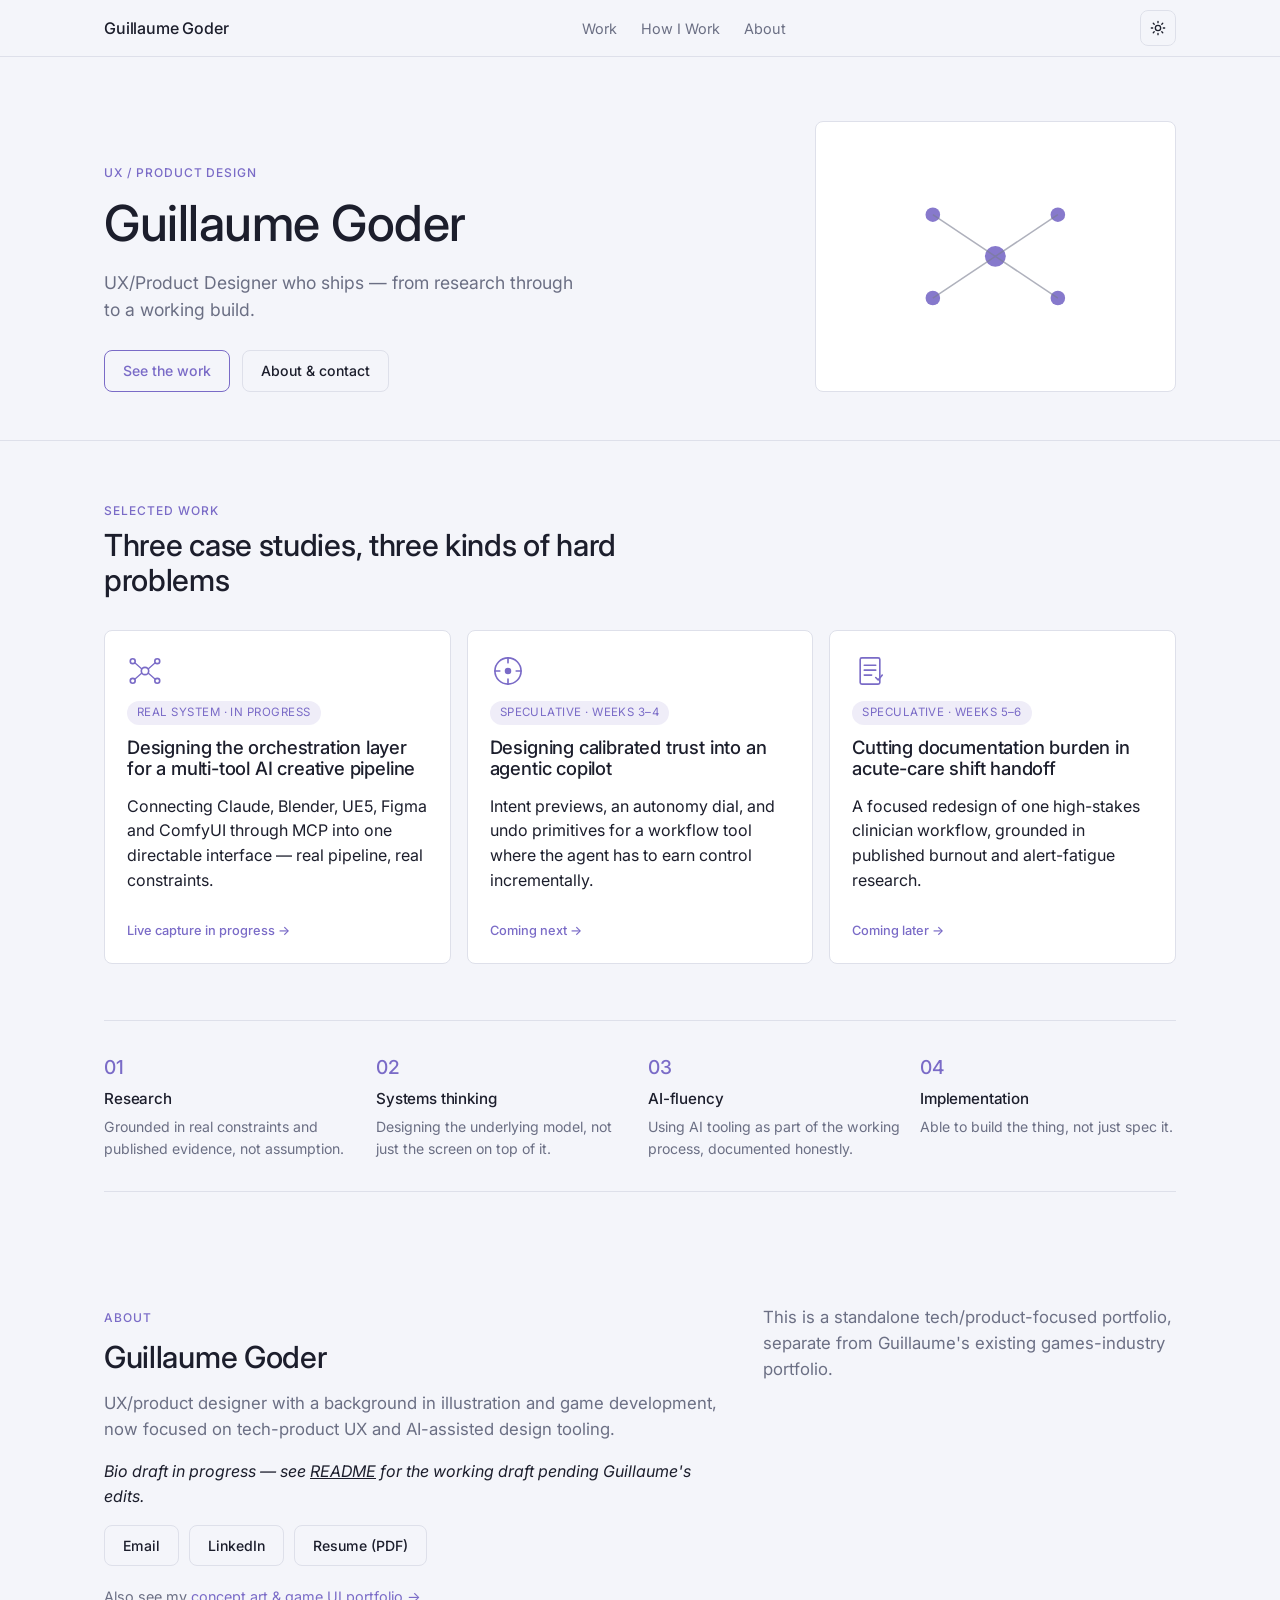
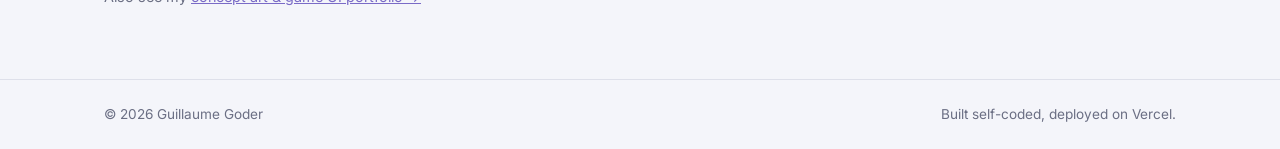
==== index.html @ 3233acb8 "Reskin to Nocturne design system: blurple accent, mono-hue palette, weight-capped headings" ====
<!DOCTYPE html>
<html lang="en" data-theme="light">
<head>
<meta charset="UTF-8" />
<meta name="viewport" content="width=device-width, initial-scale=1.0" />
<title>Guillaume Goder — UX/Product Designer</title>
<meta name="description" content="Guillaume Goder — UX/Product Designer who ships, from research through to a working build. Case studies in AI/MCP creative tooling, agentic AI trust design, and clinical documentation UX." />
<link rel="preconnect" href="https://fonts.googleapis.com">
<link rel="preconnect" href="https://fonts.gstatic.com" crossorigin>
<link href="https://fonts.googleapis.com/css2?family=Inter:wght@300;400;500;600&display=swap" rel="stylesheet">
<link rel="stylesheet" href="styles.css" />
<script>
  (function () {
    var saved = localStorage.getItem("gg-theme");
    var theme = saved || (window.matchMedia("(prefers-color-scheme: dark)").matches ? "dark" : "light");
    document.documentElement.setAttribute("data-theme", theme);
  })();
</script>
</head>
<body>

<header class="site-header">
  <div class="wrap">
    <a class="brand" href="/">Guillaume Goder</a>
    <nav aria-label="Primary">
      <ul class="nav-links">
        <li><a href="#work">Work</a></li>
        <li><a href="#how-i-work">How I Work</a></li>
        <li><a href="#about">About</a></li>
      </ul>
    </nav>
    <div style="display:flex; align-items:center; gap:10px;">
      <button class="theme-toggle" aria-label="Toggle dark mode" aria-pressed="false">
        <svg class="icon-sun" viewBox="0 0 24 24" fill="none" stroke="currentColor" stroke-width="2" stroke-linecap="round"><circle cx="12" cy="12" r="4"/><path d="M12 2v2M12 20v2M4.9 4.9l1.4 1.4M17.7 17.7l1.4 1.4M2 12h2M20 12h2M4.9 19.1l1.4-1.4M17.7 6.3l1.4-1.4"/></svg>
        <svg class="icon-moon" viewBox="0 0 24 24" fill="none" stroke="currentColor" stroke-width="2" stroke-linecap="round" stroke-linejoin="round"><path d="M21 12.8A9 9 0 1111.2 3a7 7 0 009.8 9.8z"/></svg>
      </button>
      <button class="nav-toggle" aria-label="Toggle menu" aria-expanded="false">
        <svg viewBox="0 0 24 24" width="18" height="18" fill="none" stroke="currentColor" stroke-width="2" stroke-linecap="round"><path d="M3 6h18M3 12h18M3 18h18"/></svg>
      </button>
    </div>
  </div>
</header>

<main>

  <section class="hero">
    <div class="wrap hero-grid">
      <div>
        <span class="eyebrow">UX / Product Design</span>
        <h1>Guillaume Goder</h1>
        <p class="positioning">UX/Product Designer who ships — from research through to a working build.</p>
        <div class="hero-actions">
          <a class="btn btn-primary" href="#work">See the work</a>
          <a class="btn btn-secondary" href="#about">About &amp; contact</a>
        </div>
      </div>
      <div class="hero-visual" aria-hidden="true">
        <svg viewBox="0 0 200 160" fill="none" xmlns="http://www.w3.org/2000/svg">
          <circle cx="100" cy="80" r="10" fill="var(--accent-2)"/>
          <circle cx="40" cy="40" r="7" fill="var(--accent-1)"/>
          <circle cx="160" cy="40" r="7" fill="var(--accent-1)"/>
          <circle cx="40" cy="120" r="7" fill="var(--accent-1)"/>
          <circle cx="160" cy="120" r="7" fill="var(--accent-1)"/>
          <g stroke="var(--text-muted)" stroke-width="1.5" opacity="0.6">
            <line x1="100" y1="80" x2="40" y2="40"/>
            <line x1="100" y1="80" x2="160" y2="40"/>
            <line x1="100" y1="80" x2="40" y2="120"/>
            <line x1="100" y1="80" x2="160" y2="120"/>
          </g>
        </svg>
      </div>
    </div>
  </section>

  <section class="section" id="work">
    <div class="wrap">
      <div class="section-head">
        <span class="eyebrow">Selected Work</span>
        <h2>Three case studies, three kinds of hard problems</h2>
      </div>

      <div class="cards">

        <a class="card" href="case-studies/ai-mcp-pipeline.html">
          <div class="card-icon" aria-hidden="true">
            <svg viewBox="0 0 44 44" fill="none" xmlns="http://www.w3.org/2000/svg">
              <circle cx="22" cy="22" r="4.5" stroke="currentColor" stroke-width="2"/>
              <circle cx="7" cy="10" r="3" stroke="currentColor" stroke-width="2"/>
              <circle cx="37" cy="10" r="3" stroke="currentColor" stroke-width="2"/>
              <circle cx="7" cy="34" r="3" stroke="currentColor" stroke-width="2"/>
              <circle cx="37" cy="34" r="3" stroke="currentColor" stroke-width="2"/>
              <path d="M9.5 12l9 8M34.5 12l-9 8M9.5 32l9-8M34.5 32l-9-8" stroke="currentColor" stroke-width="1.6"/>
            </svg>
          </div>
          <span class="card-tag">Real System · In Progress</span>
          <h3>Designing the orchestration layer for a multi-tool AI creative pipeline</h3>
          <p>Connecting Claude, Blender, UE5, Figma and ComfyUI through MCP into one directable interface — real pipeline, real constraints.</p>
          <span class="card-status">Live capture in progress →</span>
        </a>

        <a class="card" href="case-studies/agent-trust.html">
          <div class="card-icon" aria-hidden="true">
            <svg viewBox="0 0 44 44" fill="none" xmlns="http://www.w3.org/2000/svg">
              <circle cx="22" cy="22" r="16" stroke="currentColor" stroke-width="2"/>
              <circle cx="22" cy="22" r="4" fill="currentColor"/>
              <path d="M22 6v6M22 32v6M6 22h6M32 22h6" stroke="currentColor" stroke-width="2" stroke-linecap="round"/>
            </svg>
          </div>
          <span class="card-tag">Speculative · Weeks 3–4</span>
          <h3>Designing calibrated trust into an agentic copilot</h3>
          <p>Intent previews, an autonomy dial, and undo primitives for a workflow tool where the agent has to earn control incrementally.</p>
          <span class="card-status">Coming next →</span>
        </a>

        <a class="card" href="case-studies/ehr-documentation.html">
          <div class="card-icon" aria-hidden="true">
            <svg viewBox="0 0 44 44" fill="none" xmlns="http://www.w3.org/2000/svg">
              <rect x="10" y="6" width="24" height="32" rx="2" stroke="currentColor" stroke-width="2"/>
              <path d="M15 15h14M15 21h14M15 27h9" stroke="currentColor" stroke-width="2" stroke-linecap="round"/>
              <path d="M29 30l3 3 5-6" stroke="currentColor" stroke-width="2" stroke-linecap="round" stroke-linejoin="round"/>
            </svg>
          </div>
          <span class="card-tag">Speculative · Weeks 5–6</span>
          <h3>Cutting documentation burden in acute-care shift handoff</h3>
          <p>A focused redesign of one high-stakes clinician workflow, grounded in published burnout and alert-fatigue research.</p>
          <span class="card-status">Coming later →</span>
        </a>

      </div>
    </div>
  </section>

  <section class="section" id="how-i-work" style="padding-top:0;">
    <div class="wrap">
      <div class="how-strip">
        <div class="how-item">
          <span class="num">01</span>
          <h4>Research</h4>
          <p>Grounded in real constraints and published evidence, not assumption.</p>
        </div>
        <div class="how-item">
          <span class="num">02</span>
          <h4>Systems thinking</h4>
          <p>Designing the underlying model, not just the screen on top of it.</p>
        </div>
        <div class="how-item">
          <span class="num">03</span>
          <h4>AI-fluency</h4>
          <p>Using AI tooling as part of the working process, documented honestly.</p>
        </div>
        <div class="how-item">
          <span class="num">04</span>
          <h4>Implementation</h4>
          <p>Able to build the thing, not just spec it.</p>
        </div>
      </div>
    </div>
  </section>

  <section class="section" id="about">
    <div class="wrap about-grid">
      <div>
        <span class="eyebrow">About</span>
        <h2>Guillaume Goder</h2>
        <p class="lede">UX/product designer with a background in illustration and game development, now focused on tech-product UX and AI-assisted design tooling.</p>
        <p><em>Bio draft in progress — see <a href="README.md">README</a> for the working draft pending Guillaume's edits.</em></p>
        <div class="about-links">
          <a class="btn btn-secondary" href="mailto:gg28.god@gmail.com">Email</a>
          <a class="btn btn-secondary" href="#" data-placeholder="linkedin">LinkedIn</a>
          <a class="btn btn-secondary" href="#" data-placeholder="resume">Resume (PDF)</a>
        </div>
        <p style="margin-top:20px; font-size:0.9rem; color:var(--text-muted);">Also see my <a href="https://incomparable-churros-e001cf.netlify.app/" target="_blank" rel="noopener" style="color:var(--accent-2); text-decoration:underline;">concept art &amp; game UI portfolio →</a></p>
      </div>
      <div>
        <p class="lede">This is a standalone tech/product-focused portfolio, separate from Guillaume's existing games-industry portfolio.</p>
      </div>
    </div>
  </section>

</main>

<footer class="site-footer">
  <div class="wrap">
    <p>© <span id="year"></span> Guillaume Goder</p>
    <p>Built self-coded, deployed on Vercel.</p>
  </div>
</footer>

<script>document.getElementById("year").textContent = new Date().getFullYear();</script>
<script src="script.js"></script>
</body>
</html>
---- styles.css ----
/* ==========================================================================
   Guillaume Goder — UX Portfolio
   Design system: Nocturne (adapted) — quiet, compact, mono-hue dark theme
   with a light companion derived from the same hue/accent.
   Ground hue 230°, single accent #9184d9 (blurple), Inter throughout,
   headings never bolder than 500, 8px radius, compact spacing, outline buttons.
   ========================================================================== */

:root {
  /* Light mode — derived from Nocturne's hue 230 + shared accent */
  --bg: #F4F5FA;
  --surface: #FFFFFF;
  --text: #1C1E2C;
  --text-muted: #6B6F84;
  --text-muted-2: #6B6F84;
  --accent: #7A6BC7;       /* accent-600, darker for contrast on light bg */
  --accent-1: #7A6BC7;
  --accent-2: #7A6BC7;
  --accent-soft: color-mix(in srgb, #7A6BC7 12%, transparent);
  --border: #DEE0EA;

  --font-head: "Inter", -apple-system, BlinkMacSystemFont, sans-serif;
  --font-body: "Inter", -apple-system, BlinkMacSystemFont, sans-serif;

  --radius: 8px;
  --max-width: 1120px;
  --transition: 160ms ease;

  /* Compact spacing scale, density 0.7x */
  --space-1: 0.25rem;
  --space-2: 0.5rem;
  --space-3: 0.75rem;
  --space-4: 1rem;
  --space-6: 1.5rem;
  --space-8: 2rem;
}

html[data-theme="dark"] {
  --bg: #161826;         /* Nocturne ground */
  --surface: #1D2032;    /* one ramp step lighter than ground */
  --text: #E9E9ED;       /* Nocturne text */
  --text-muted: #9A9CAC;
  --text-muted-2: #9A9CAC;
  --accent: #9184D9;     /* Nocturne accent, hand-pinned blurple */
  --accent-1: #9184D9;
  --accent-2: #9184D9;
  --accent-soft: color-mix(in srgb, #9184D9 16%, transparent);
  --border: #363A4D;
}

* { box-sizing: border-box; }

html { scroll-behavior: smooth; }

body {
  margin: 0;
  background: var(--bg);
  color: var(--text);
  font-family: var(--font-body);
  font-size: 16px;
  line-height: 1.55;
  transition: background var(--transition), color var(--transition);
  -webkit-font-smoothing: antialiased;
}

/* Nocturne rule: hierarchy is size + space, never weight past 500 */
h1, h2, h3, h4 {
  font-family: var(--font-head);
  font-weight: 500;
  line-height: 1.15;
  margin: 0 0 0.5em;
  color: var(--text);
  letter-spacing: -0.01em;
  text-align: left;
}

h1 { font-size: clamp(2rem, 4.6vw, 3.1rem); font-weight: 500; }
h2 { font-size: clamp(1.4rem, 2.8vw, 1.9rem); }
h3 { font-size: 1.15rem; font-weight: 500; }

p { margin: 0 0 1em; color: var(--text); }
p.lede { font-size: 1.05rem; color: var(--text-muted); }

a { color: inherit; }

::selection { background: var(--accent-soft); color: var(--text); }

:focus-visible {
  outline: 2px solid var(--accent);
  outline-offset: 2px;
}

.wrap {
  max-width: var(--max-width);
  margin: 0 auto;
  padding: 0 24px;
}

/* ---------------- Header / Nav (flush-left, no center) ---------------- */

.site-header {
  position: sticky;
  top: 0;
  z-index: 50;
  background: color-mix(in srgb, var(--bg) 90%, transparent);
  backdrop-filter: blur(8px);
  border-bottom: 1px solid var(--border);
}

.site-header .wrap {
  display: flex;
  align-items: center;
  justify-content: space-between;
  height: 56px;
}

.brand {
  font-family: var(--font-head);
  font-size: 1rem;
  font-weight: 500;
  letter-spacing: -0.01em;
  text-decoration: none;
  color: var(--text);
}

.nav-links {
  display: flex;
  align-items: center;
  gap: 24px;
  list-style: none;
  margin: 0;
  padding: 0;
}

.nav-links a {
  text-decoration: none;
  font-size: 0.9rem;
  color: var(--text-muted);
  transition: color var(--transition);
}

.nav-links a:hover { color: var(--accent); }

.theme-toggle {
  border: 1px solid var(--border);
  background: transparent;
  color: var(--text);
  border-radius: var(--radius);
  width: 36px;
  height: 36px;
  display: inline-flex;
  align-items: center;
  justify-content: center;
  cursor: pointer;
  transition: border-color var(--transition), background var(--transition);
}

.theme-toggle:hover { border-color: var(--accent); background: var(--accent-soft); }
.theme-toggle svg { width: 16px; height: 16px; }
html[data-theme="dark"] .icon-sun { display: none; }
html[data-theme="light"] .icon-moon { display: none; }

.nav-toggle {
  display: none;
  border: 1px solid var(--border);
  background: transparent;
  border-radius: var(--radius);
  width: 36px;
  height: 36px;
  align-items: center;
  justify-content: center;
  cursor: pointer;
}

/* ---------------- Hero — left-aligned, asymmetric ---------------- */

.hero {
  padding: 64px 0 48px;
  border-bottom: 1px solid var(--border);
}

.hero-grid {
  display: grid;
  grid-template-columns: 1.3fr 0.7fr;
  gap: 40px;
  align-items: end;
}

.eyebrow {
  display: inline-block;
  font-size: 0.75rem;
  letter-spacing: 0.08em;
  text-transform: uppercase;
  color: var(--accent);
  font-weight: 500;
  margin-bottom: 12px;
}

.hero h1 { margin-bottom: 0.35em; }

.hero .positioning {
  font-size: 1.1rem;
  color: var(--text-muted);
  max-width: 44ch;
  margin-bottom: 1.5em;
}

.hero-actions {
  display: flex;
  gap: 12px;
  flex-wrap: wrap;
}

/* Nocturne: don't flood large areas with accent — restrained line treatment only */
.hero-visual {
  aspect-ratio: 4/3;
  border-radius: var(--radius);
  border: 1px solid var(--border);
  background: var(--surface);
  display: flex;
  align-items: center;
  justify-content: center;
  overflow: hidden;
}

.hero-visual svg { width: 62%; height: 62%; opacity: 0.9; }

/* ---------------- Buttons — outlined, never filled ---------------- */

.btn {
  display: inline-flex;
  align-items: center;
  gap: 8px;
  padding: 9px 18px;
  border-radius: var(--radius);
  font-size: 0.88rem;
  font-weight: 500;
  text-decoration: none;
  cursor: pointer;
  border: 1px solid var(--accent);
  background: transparent;
  color: var(--accent);
  transition: background var(--transition), border-color var(--transition), color var(--transition);
}

.btn-primary {
  border-color: var(--accent);
  color: var(--accent);
  background: transparent;
}
.btn-primary:hover { background: var(--accent-soft); }

.btn-secondary {
  background: transparent;
  border-color: var(--border);
  color: var(--text);
}
.btn-secondary:hover { border-color: var(--accent); color: var(--accent); }

/* ---------------- Case study cards ---------------- */

.section { padding: 56px 0; }

.section-head { max-width: 60ch; margin-bottom: 32px; }
.section-head .eyebrow { margin-bottom: 8px; }

.cards {
  display: grid;
  grid-template-columns: repeat(3, 1fr);
  gap: 16px;
}

.card {
  background: var(--surface);
  border: 1px solid var(--border);
  border-radius: var(--radius);
  padding: 22px;
  text-decoration: none;
  color: var(--text);
  display: flex;
  flex-direction: column;
  gap: 12px;
  transition: border-color var(--transition), background var(--transition);
}

.card:hover {
  border-color: var(--accent);
  background: color-mix(in srgb, var(--surface) 92%, var(--accent) 8%);
}

.card-icon { width: 36px; height: 36px; color: var(--accent); }
.card-icon svg { width: 100%; height: 100%; }

/* Nocturne tag: small label tinted from the accent ramp */
.card-tag {
  display: inline-flex;
  align-items: center;
  gap: 6px;
  font-size: 0.72rem;
  color: var(--accent);
  background: var(--accent-soft);
  border-radius: 999px;
  padding: 3px 10px;
  width: fit-content;
  text-transform: uppercase;
  letter-spacing: 0.04em;
}

.card h3 { margin-bottom: 2px; }

.card .card-status {
  margin-top: auto;
  font-size: 0.8rem;
  color: var(--accent);
  font-weight: 500;
}

/* ---------------- How I work strip ---------------- */

.how-strip {
  display: grid;
  grid-template-columns: repeat(4, 1fr);
  gap: 16px;
  border-top: 1px solid var(--border);
  border-bottom: 1px solid var(--border);
  padding: 32px 0;
}

.how-item { display: flex; flex-direction: column; gap: 8px; }

.how-item .num {
  font-family: var(--font-head);
  font-weight: 500;
  font-size: 1.2rem;
  color: var(--accent);
}

.how-item h4 { margin: 0; font-size: 0.95rem; font-family: var(--font-body); font-weight: 500; }
.how-item p { font-size: 0.88rem; color: var(--text-muted); margin: 0; }

/* ---------------- About/contact ---------------- */

.about-grid {
  display: grid;
  grid-template-columns: 1.2fr 0.8fr;
  gap: 40px;
  align-items: start;
}

.about-links {
  display: flex;
  gap: 10px;
  flex-wrap: wrap;
  margin-top: 16px;
}

/* ---------------- Case study page ---------------- */

.cs-header { padding: 48px 0 32px; border-bottom: 1px solid var(--border); }

.cs-meta {
  display: flex;
  flex-wrap: wrap;
  gap: 20px;
  margin-top: 20px;
  padding-top: 20px;
  border-top: 1px solid var(--border);
}

.cs-meta-item .label {
  font-size: 0.72rem;
  text-transform: uppercase;
  letter-spacing: 0.06em;
  color: var(--text-muted);
  margin-bottom: 4px;
}

.cs-meta-item .value { font-weight: 500; }

.cs-body { padding: 40px 0; }

.cs-block { max-width: 72ch; margin: 0 0 48px; }
.cs-block:last-child { margin-bottom: 0; }

.cs-block h2 {
  border-bottom: 1px solid var(--border);
  padding-bottom: 12px;
  margin-bottom: 20px;
}

.callout {
  background: var(--surface);
  border: 1px solid var(--border);
  border-left: 2px solid var(--accent);
  border-radius: var(--radius);
  padding: 16px 20px;
  margin: 20px 0;
}

.callout .label {
  font-size: 0.72rem;
  text-transform: uppercase;
  letter-spacing: 0.06em;
  color: var(--accent);
  font-weight: 500;
  margin-bottom: 6px;
}

.status-banner {
  background: var(--surface);
  border: 1px solid var(--border);
  border-radius: var(--radius);
  padding: 16px 20px;
  margin-bottom: 32px;
}

.status-banner .label {
  font-size: 0.72rem;
  text-transform: uppercase;
  letter-spacing: 0.06em;
  color: var(--accent);
  font-weight: 500;
  margin-bottom: 6px;
}

.rejected-direction {
  border: 1px solid var(--border);
  border-radius: var(--radius);
  padding: 14px 18px;
  margin: 12px 0;
  background: var(--surface);
}

.rejected-direction .label {
  font-size: 0.75rem;
  font-weight: 500;
  color: var(--accent);
  text-transform: uppercase;
  letter-spacing: 0.05em;
  margin-bottom: 6px;
}

/* ---------------- Footer ---------------- */

.site-footer { border-top: 1px solid var(--border); padding: 24px 0; }

.site-footer .wrap {
  display: flex;
  justify-content: space-between;
  align-items: center;
  flex-wrap: wrap;
  gap: 12px;
}

.site-footer p { margin: 0; color: var(--text-muted); font-size: 0.85rem; }

/* ---------------- Responsive ---------------- */

@media (max-width: 900px) {
  .hero-grid { grid-template-columns: 1fr; }
  .hero-visual { order: -1; aspect-ratio: 16/9; }
  .cards { grid-template-columns: 1fr; }
  .how-strip { grid-template-columns: repeat(2, 1fr); }
  .about-grid { grid-template-columns: 1fr; }
}

@media (max-width: 640px) {
  .nav-links { display: none; }
  .nav-toggle { display: inline-flex; }
  .site-header.nav-open .nav-links {
    display: flex;
    position: absolute;
    top: 56px;
    left: 0;
    right: 0;
    background: var(--bg);
    border-bottom: 1px solid var(--border);
    flex-direction: column;
    align-items: flex-start;
    padding: 16px 24px 24px;
    gap: 16px;
  }
  .how-strip { grid-template-columns: 1fr; }
  .cs-meta { gap: 14px; }
}
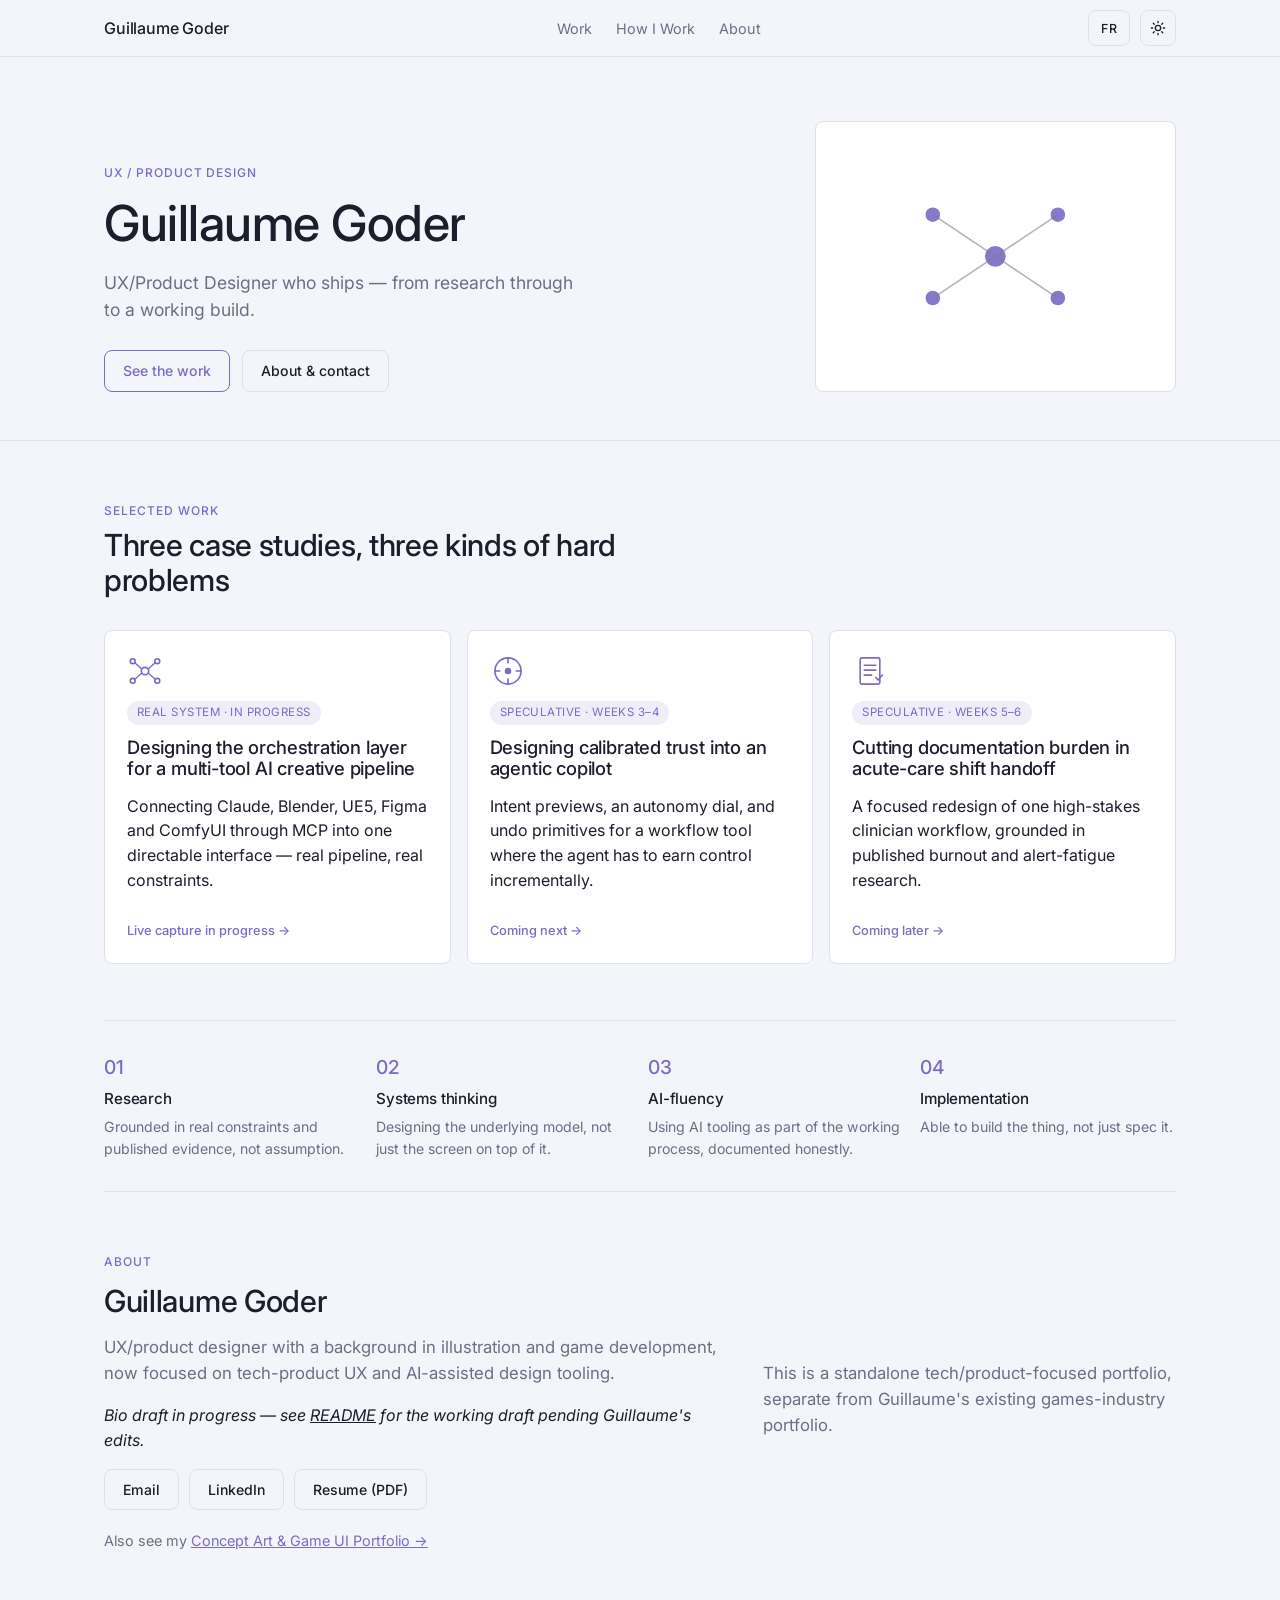
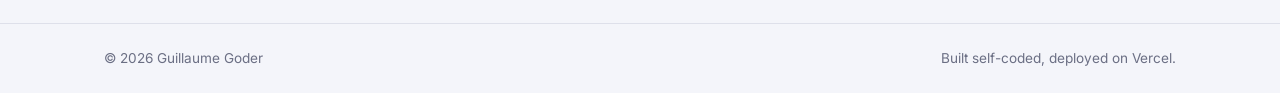
==== commit f7e68e74: "True black dark mode, fix About alignment/gap, capitalize game-art link, add EN/FR toggle" ====
--- a/index.html
+++ b/index.html
@@ -24,12 +24,13 @@
     <a class="brand" href="/">Guillaume Goder</a>
     <nav aria-label="Primary">
       <ul class="nav-links">
-        <li><a href="#work">Work</a></li>
-        <li><a href="#how-i-work">How I Work</a></li>
-        <li><a href="#about">About</a></li>
+        <li><a href="#work" data-fr="Travaux">Work</a></li>
+        <li><a href="#how-i-work" data-fr="Ma méthode">How I Work</a></li>
+        <li><a href="#about" data-fr="À propos">About</a></li>
       </ul>
     </nav>
     <div style="display:flex; align-items:center; gap:10px;">
+      <button class="lang-toggle" aria-label="Passer en français">FR</button>
       <button class="theme-toggle" aria-label="Toggle dark mode" aria-pressed="false">
         <svg class="icon-sun" viewBox="0 0 24 24" fill="none" stroke="currentColor" stroke-width="2" stroke-linecap="round"><circle cx="12" cy="12" r="4"/><path d="M12 2v2M12 20v2M4.9 4.9l1.4 1.4M17.7 17.7l1.4 1.4M2 12h2M20 12h2M4.9 19.1l1.4-1.4M17.7 6.3l1.4-1.4"/></svg>
         <svg class="icon-moon" viewBox="0 0 24 24" fill="none" stroke="currentColor" stroke-width="2" stroke-linecap="round" stroke-linejoin="round"><path d="M21 12.8A9 9 0 1111.2 3a7 7 0 009.8 9.8z"/></svg>
@@ -46,12 +47,12 @@
   <section class="hero">
     <div class="wrap hero-grid">
       <div>
-        <span class="eyebrow">UX / Product Design</span>
+        <span class="eyebrow" data-fr="Design UX / Produit">UX / Product Design</span>
         <h1>Guillaume Goder</h1>
-        <p class="positioning">UX/Product Designer who ships — from research through to a working build.</p>
+        <p class="positioning" data-fr="Designer UX/Produit qui livre — de la recherche jusqu'à un produit fonctionnel.">UX/Product Designer who ships — from research through to a working build.</p>
         <div class="hero-actions">
-          <a class="btn btn-primary" href="#work">See the work</a>
-          <a class="btn btn-secondary" href="#about">About &amp; contact</a>
+          <a class="btn btn-primary" href="#work" data-fr="Voir les projets">See the work</a>
+          <a class="btn btn-secondary" href="#about" data-fr="À propos et contact">About &amp; contact</a>
         </div>
       </div>
       <div class="hero-visual" aria-hidden="true">
@@ -75,8 +76,8 @@
   <section class="section" id="work">
     <div class="wrap">
       <div class="section-head">
-        <span class="eyebrow">Selected Work</span>
-        <h2>Three case studies, three kinds of hard problems</h2>
+        <span class="eyebrow" data-fr="Projets sélectionnés">Selected Work</span>
+        <h2 data-fr="Trois études de cas, trois types de problèmes complexes">Three case studies, three kinds of hard problems</h2>
       </div>
 
       <div class="cards">
@@ -92,10 +93,10 @@
               <path d="M9.5 12l9 8M34.5 12l-9 8M9.5 32l9-8M34.5 32l-9-8" stroke="currentColor" stroke-width="1.6"/>
             </svg>
           </div>
-          <span class="card-tag">Real System · In Progress</span>
-          <h3>Designing the orchestration layer for a multi-tool AI creative pipeline</h3>
-          <p>Connecting Claude, Blender, UE5, Figma and ComfyUI through MCP into one directable interface — real pipeline, real constraints.</p>
-          <span class="card-status">Live capture in progress →</span>
+          <span class="card-tag" data-fr="Système réel · En cours">Real System · In Progress</span>
+          <h3 data-fr="Concevoir la couche d'orchestration d'un pipeline créatif IA multi-outils">Designing the orchestration layer for a multi-tool AI creative pipeline</h3>
+          <p data-fr="Relier Claude, Blender, UE5, Figma et ComfyUI via MCP en une seule interface pilotable — un pipeline réel, des contraintes réelles.">Connecting Claude, Blender, UE5, Figma and ComfyUI through MCP into one directable interface — real pipeline, real constraints.</p>
+          <span class="card-status" data-fr="Capture en direct en cours →">Live capture in progress →</span>
         </a>
 
         <a class="card" href="case-studies/agent-trust.html">
@@ -106,10 +107,10 @@
               <path d="M22 6v6M22 32v6M6 22h6M32 22h6" stroke="currentColor" stroke-width="2" stroke-linecap="round"/>
             </svg>
           </div>
-          <span class="card-tag">Speculative · Weeks 3–4</span>
-          <h3>Designing calibrated trust into an agentic copilot</h3>
-          <p>Intent previews, an autonomy dial, and undo primitives for a workflow tool where the agent has to earn control incrementally.</p>
-          <span class="card-status">Coming next →</span>
+          <span class="card-tag" data-fr="Spéculatif · Semaines 3-4">Speculative · Weeks 3–4</span>
+          <h3 data-fr="Concevoir une confiance calibrée dans un copilote agentique">Designing calibrated trust into an agentic copilot</h3>
+          <p data-fr="Aperçus d'intention, un curseur d'autonomie et des mécanismes d'annulation pour un outil où l'agent doit gagner le contrôle progressivement.">Intent previews, an autonomy dial, and undo primitives for a workflow tool where the agent has to earn control incrementally.</p>
+          <span class="card-status" data-fr="À venir →">Coming next →</span>
         </a>
 
         <a class="card" href="case-studies/ehr-documentation.html">
@@ -120,38 +121,38 @@
               <path d="M29 30l3 3 5-6" stroke="currentColor" stroke-width="2" stroke-linecap="round" stroke-linejoin="round"/>
             </svg>
           </div>
-          <span class="card-tag">Speculative · Weeks 5–6</span>
-          <h3>Cutting documentation burden in acute-care shift handoff</h3>
-          <p>A focused redesign of one high-stakes clinician workflow, grounded in published burnout and alert-fatigue research.</p>
-          <span class="card-status">Coming later →</span>
+          <span class="card-tag" data-fr="Spéculatif · Semaines 5-6">Speculative · Weeks 5–6</span>
+          <h3 data-fr="Réduire la charge de documentation lors des relèves en soins aigus">Cutting documentation burden in acute-care shift handoff</h3>
+          <p data-fr="Une refonte ciblée d'un flux clinique à enjeux élevés, fondée sur des recherches publiées sur l'épuisement professionnel et la fatigue d'alerte.">A focused redesign of one high-stakes clinician workflow, grounded in published burnout and alert-fatigue research.</p>
+          <span class="card-status" data-fr="À venir plus tard →">Coming later →</span>
         </a>
 
       </div>
     </div>
   </section>
 
-  <section class="section" id="how-i-work" style="padding-top:0;">
+  <section class="section" id="how-i-work" style="padding:0;">
     <div class="wrap">
       <div class="how-strip">
         <div class="how-item">
           <span class="num">01</span>
-          <h4>Research</h4>
-          <p>Grounded in real constraints and published evidence, not assumption.</p>
+          <h4 data-fr="Recherche">Research</h4>
+          <p data-fr="Fondée sur des contraintes réelles et des données publiées, pas des suppositions.">Grounded in real constraints and published evidence, not assumption.</p>
         </div>
         <div class="how-item">
           <span class="num">02</span>
-          <h4>Systems thinking</h4>
-          <p>Designing the underlying model, not just the screen on top of it.</p>
+          <h4 data-fr="Pensée systémique">Systems thinking</h4>
+          <p data-fr="Concevoir le modèle sous-jacent, pas seulement l'écran qui le recouvre.">Designing the underlying model, not just the screen on top of it.</p>
         </div>
         <div class="how-item">
           <span class="num">03</span>
-          <h4>AI-fluency</h4>
-          <p>Using AI tooling as part of the working process, documented honestly.</p>
+          <h4 data-fr="Maîtrise de l'IA">AI-fluency</h4>
+          <p data-fr="Utiliser des outils IA dans le processus de travail, documenté honnêtement.">Using AI tooling as part of the working process, documented honestly.</p>
         </div>
         <div class="how-item">
           <span class="num">04</span>
-          <h4>Implementation</h4>
-          <p>Able to build the thing, not just spec it.</p>
+          <h4 data-fr="Mise en œuvre">Implementation</h4>
+          <p data-fr="Capable de construire, pas seulement de spécifier.">Able to build the thing, not just spec it.</p>
         </div>
       </div>
     </div>
@@ -160,19 +161,19 @@
   <section class="section" id="about">
     <div class="wrap about-grid">
       <div>
-        <span class="eyebrow">About</span>
+        <span class="eyebrow" data-fr="À propos">About</span>
         <h2>Guillaume Goder</h2>
-        <p class="lede">UX/product designer with a background in illustration and game development, now focused on tech-product UX and AI-assisted design tooling.</p>
-        <p><em>Bio draft in progress — see <a href="README.md">README</a> for the working draft pending Guillaume's edits.</em></p>
+        <p class="lede" data-fr="Designer UX/produit avec un parcours en illustration et développement de jeux vidéo, aujourd'hui concentré sur l'UX produit tech et les outils de conception assistés par IA.">UX/product designer with a background in illustration and game development, now focused on tech-product UX and AI-assisted design tooling.</p>
+        <p data-fr-html='<em>Ébauche de bio en cours — voir le <a href="README.md">README</a> pour la version de travail en attente des retouches de Guillaume.</em>'><em>Bio draft in progress — see <a href="README.md">README</a> for the working draft pending Guillaume's edits.</em></p>
         <div class="about-links">
-          <a class="btn btn-secondary" href="mailto:gg28.god@gmail.com">Email</a>
+          <a class="btn btn-secondary" href="mailto:gg28.god@gmail.com" data-fr="Courriel">Email</a>
           <a class="btn btn-secondary" href="#" data-placeholder="linkedin">LinkedIn</a>
-          <a class="btn btn-secondary" href="#" data-placeholder="resume">Resume (PDF)</a>
+          <a class="btn btn-secondary" href="#" data-placeholder="resume" data-fr="CV (PDF)">Resume (PDF)</a>
         </div>
-        <p style="margin-top:20px; font-size:0.9rem; color:var(--text-muted);">Also see my <a href="https://incomparable-churros-e001cf.netlify.app/" target="_blank" rel="noopener" style="color:var(--accent-2); text-decoration:underline;">concept art &amp; game UI portfolio →</a></p>
+        <p style="margin-top:20px; font-size:0.9rem; color:var(--text-muted);" data-fr-html='Voir aussi mon <a href="https://incomparable-churros-e001cf.netlify.app/" target="_blank" rel="noopener" style="color:var(--accent-2); text-decoration:underline;">Portfolio d&#39;art conceptuel et UI de jeu →</a>'>Also see my <a href="https://incomparable-churros-e001cf.netlify.app/" target="_blank" rel="noopener" style="color:var(--accent-2); text-decoration:underline;">Concept Art &amp; Game UI Portfolio →</a></p>
       </div>
       <div>
-        <p class="lede">This is a standalone tech/product-focused portfolio, separate from Guillaume's existing games-industry portfolio.</p>
+        <p class="lede" data-fr="Ce site est un portfolio autonome axé sur le tech/produit, distinct du portfolio existant de Guillaume dans l'industrie du jeu vidéo.">This is a standalone tech/product-focused portfolio, separate from Guillaume's existing games-industry portfolio.</p>
       </div>
     </div>
   </section>
@@ -182,7 +183,7 @@
 <footer class="site-footer">
   <div class="wrap">
     <p>© <span id="year"></span> Guillaume Goder</p>
-    <p>Built self-coded, deployed on Vercel.</p>
+    <p data-fr="Codé à la main, déployé sur Vercel.">Built self-coded, deployed on Vercel.</p>
   </div>
 </footer>
 
--- a/styles.css
+++ b/styles.css
@@ -36,16 +36,16 @@
 }
 
 html[data-theme="dark"] {
-  --bg: #161826;         /* Nocturne ground */
-  --surface: #1D2032;    /* one ramp step lighter than ground */
-  --text: #E9E9ED;       /* Nocturne text */
+  --bg: #0A0A0A;          /* true black ground, per Guillaume's request */
+  --surface: #141414;     /* neutral dark gray, one step lighter than ground */
+  --text: #E9E9ED;        /* Nocturne text */
   --text-muted: #9A9CAC;
   --text-muted-2: #9A9CAC;
-  --accent: #9184D9;     /* Nocturne accent, hand-pinned blurple */
+  --accent: #9184D9;      /* Nocturne accent, hand-pinned blurple — unchanged */
   --accent-1: #9184D9;
   --accent-2: #9184D9;
   --accent-soft: color-mix(in srgb, #9184D9 16%, transparent);
-  --border: #363A4D;
+  --border: #262626;      /* neutral dark gray border */
 }
 
 * { box-sizing: border-box; }
@@ -160,6 +160,23 @@
 html[data-theme="dark"] .icon-sun { display: none; }
 html[data-theme="light"] .icon-moon { display: none; }
 
+.lang-toggle {
+  border: 1px solid var(--border);
+  background: transparent;
+  color: var(--text);
+  border-radius: var(--radius);
+  height: 36px;
+  padding: 0 12px;
+  font-family: var(--font-body);
+  font-size: 0.78rem;
+  font-weight: 500;
+  letter-spacing: 0.02em;
+  cursor: pointer;
+  transition: border-color var(--transition), background var(--transition), color var(--transition);
+}
+
+.lang-toggle:hover { border-color: var(--accent); background: var(--accent-soft); color: var(--accent); }
+
 .nav-toggle {
   display: none;
   border: 1px solid var(--border);
@@ -344,7 +361,7 @@
   display: grid;
   grid-template-columns: 1.2fr 0.8fr;
   gap: 40px;
-  align-items: start;
+  align-items: center;
 }
 
 .about-links {
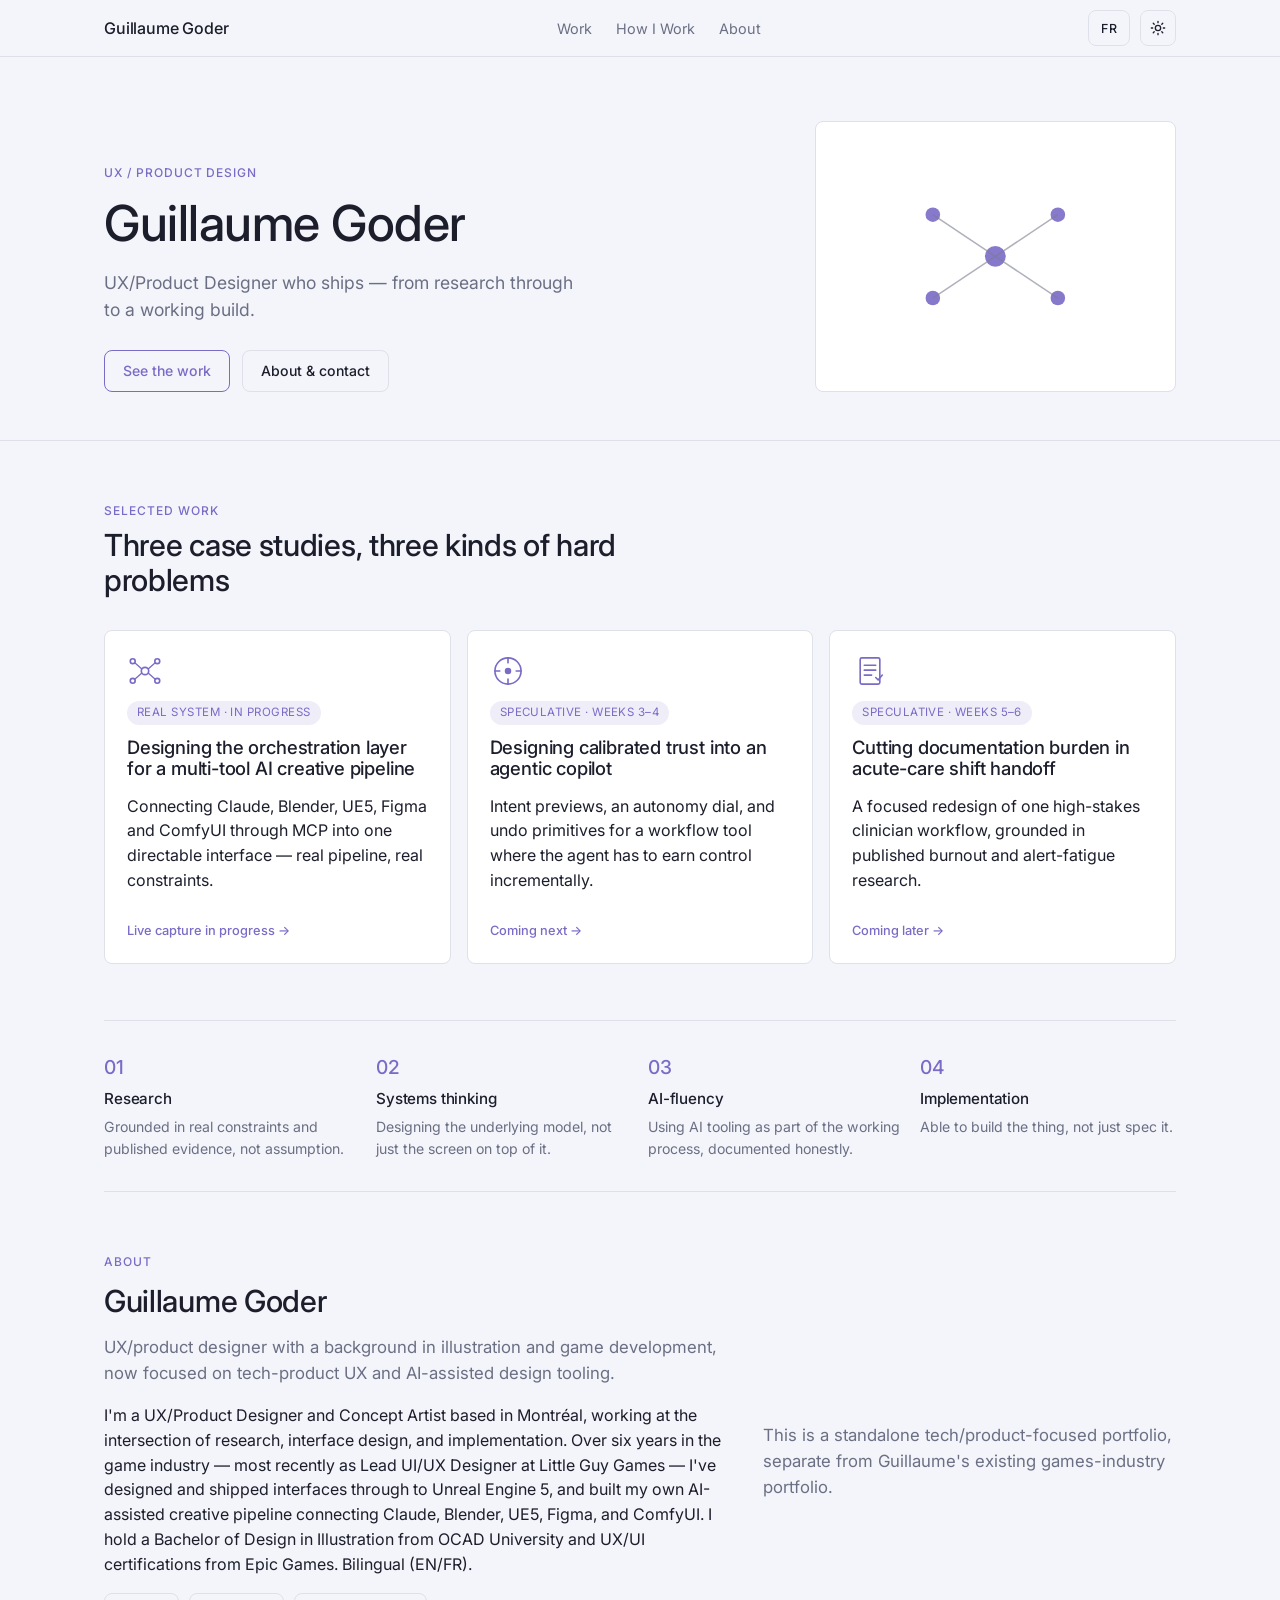
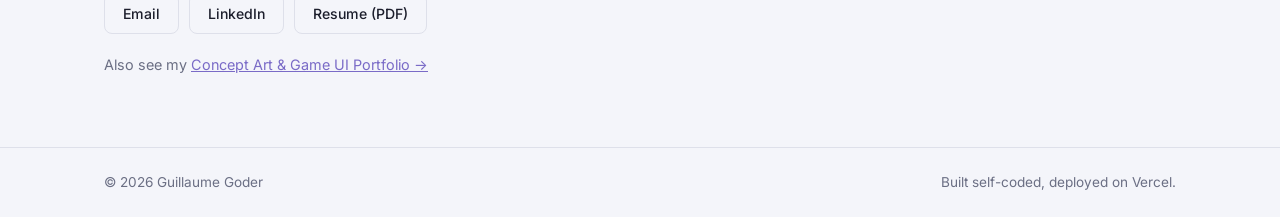
==== commit cfa501a1: "Add final bio and LinkedIn URL to About section" ====
--- a/index.html
+++ b/index.html
@@ -164,13 +164,13 @@
         <span class="eyebrow" data-fr="À propos">About</span>
         <h2>Guillaume Goder</h2>
         <p class="lede" data-fr="Designer UX/produit avec un parcours en illustration et développement de jeux vidéo, aujourd'hui concentré sur l'UX produit tech et les outils de conception assistés par IA.">UX/product designer with a background in illustration and game development, now focused on tech-product UX and AI-assisted design tooling.</p>
-        <p data-fr-html='<em>Ébauche de bio en cours — voir le <a href="README.md">README</a> pour la version de travail en attente des retouches de Guillaume.</em>'><em>Bio draft in progress — see <a href="README.md">README</a> for the working draft pending Guillaume's edits.</em></p>
+        <p data-fr="Designer UX/produit et artiste concept basé à Montréal, à l'intersection de la recherche, du design d'interface et de la mise en œuvre. Après plus de six ans dans l'industrie du jeu vidéo — dernièrement à titre de Lead UI/UX Designer chez Little Guy Games — j'ai conçu et livré des interfaces jusqu'à leur intégration dans Unreal Engine 5, et développé mon propre pipeline créatif assisté par IA reliant Claude, Blender, UE5, Figma et ComfyUI. Je détiens un baccalauréat en design (illustration) de l'Université OCAD ainsi que des certifications UX/UI d'Epic Games. Bilingue (FR/EN).">I'm a UX/Product Designer and Concept Artist based in Montréal, working at the intersection of research, interface design, and implementation. Over six years in the game industry — most recently as Lead UI/UX Designer at Little Guy Games — I've designed and shipped interfaces through to Unreal Engine 5, and built my own AI-assisted creative pipeline connecting Claude, Blender, UE5, Figma, and ComfyUI. I hold a Bachelor of Design in Illustration from OCAD University and UX/UI certifications from Epic Games. Bilingual (EN/FR).</p>
         <div class="about-links">
           <a class="btn btn-secondary" href="mailto:gg28.god@gmail.com" data-fr="Courriel">Email</a>
-          <a class="btn btn-secondary" href="#" data-placeholder="linkedin">LinkedIn</a>
+          <a class="btn btn-secondary" href="https://www.linkedin.com/in/guillaume-design/" target="_blank" rel="noopener">LinkedIn</a>
           <a class="btn btn-secondary" href="#" data-placeholder="resume" data-fr="CV (PDF)">Resume (PDF)</a>
         </div>
-        <p style="margin-top:20px; font-size:0.9rem; color:var(--text-muted);" data-fr-html='Voir aussi mon <a href="https://incomparable-churros-e001cf.netlify.app/" target="_blank" rel="noopener" style="color:var(--accent-2); text-decoration:underline;">Portfolio d&#39;art conceptuel et UI de jeu →</a>'>Also see my <a href="https://incomparable-churros-e001cf.netlify.app/" target="_blank" rel="noopener" style="color:var(--accent-2); text-decoration:underline;">Concept Art &amp; Game UI Portfolio →</a></p>
+        <p style="margin-top:20px; font-size:0.9rem; color:var(--text-muted);" data-fr-html='Voir aussi mon <a href="https://guillaume-game-design.vercel.app/" target="_blank" rel="noopener" style="color:var(--accent-2); text-decoration:underline;">Portfolio d&#39;art conceptuel et UI de jeu →</a>'>Also see my <a href="https://guillaume-game-design.vercel.app/" target="_blank" rel="noopener" style="color:var(--accent-2); text-decoration:underline;">Concept Art &amp; Game UI Portfolio →</a></p>
       </div>
       <div>
         <p class="lede" data-fr="Ce site est un portfolio autonome axé sur le tech/produit, distinct du portfolio existant de Guillaume dans l'industrie du jeu vidéo.">This is a standalone tech/product-focused portfolio, separate from Guillaume's existing games-industry portfolio.</p>
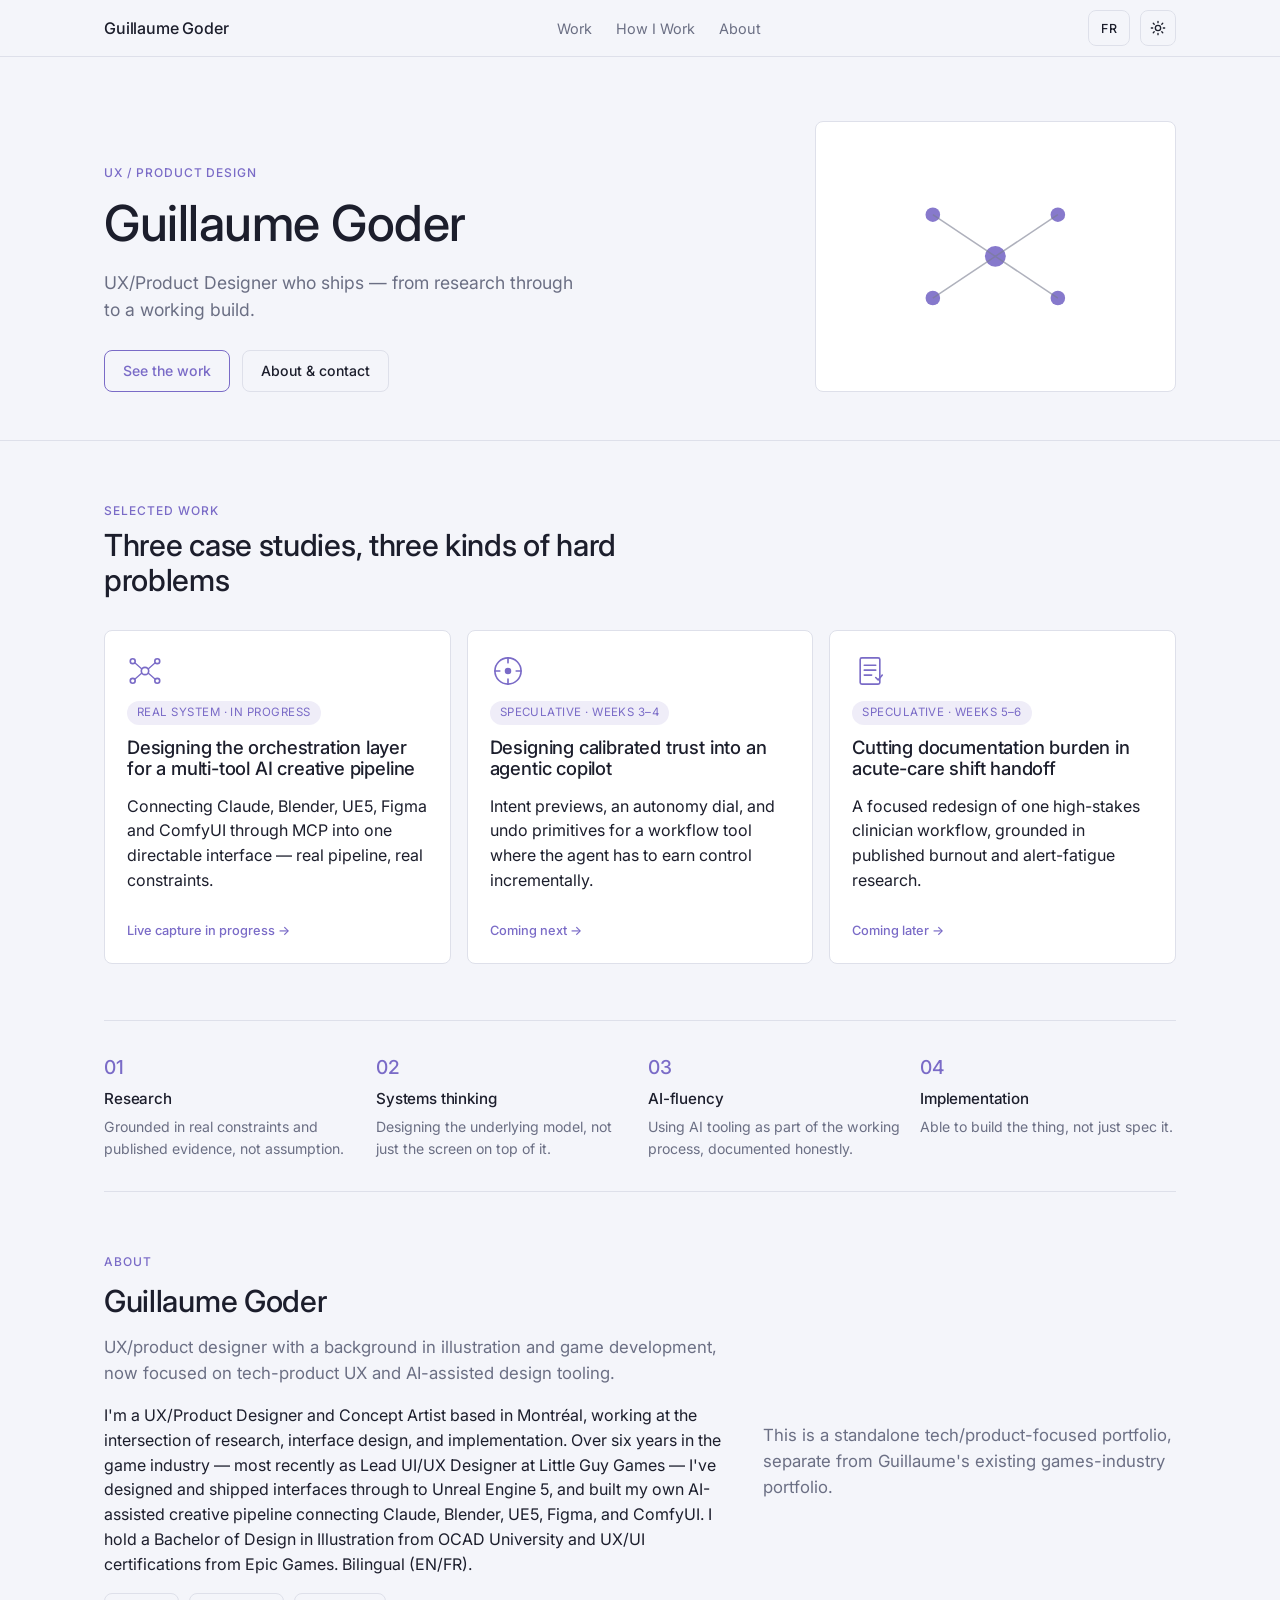
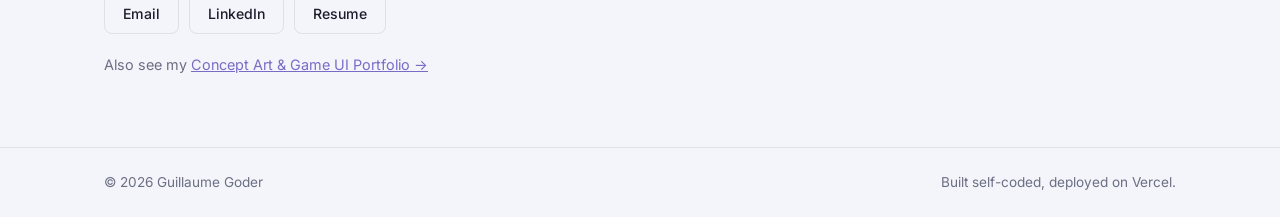
==== commit 27f7d734: "Link Resume button to the styled HTML resume (EN/FR) instead of the plain print PDF" ====
--- a/index.html
+++ b/index.html
@@ -168,7 +168,7 @@
         <div class="about-links">
           <a class="btn btn-secondary" href="mailto:gg28.god@gmail.com" data-fr="Courriel">Email</a>
           <a class="btn btn-secondary" href="https://www.linkedin.com/in/guillaume-design/" target="_blank" rel="noopener">LinkedIn</a>
-          <a class="btn btn-secondary" href="#" data-placeholder="resume" data-fr="CV (PDF)">Resume (PDF)</a>
+          <a class="btn btn-secondary" href="assets/resume.html" data-fr-href="assets/resume_fr.html" target="_blank" rel="noopener" data-fr="CV">Resume</a>
         </div>
         <p style="margin-top:20px; font-size:0.9rem; color:var(--text-muted);" data-fr-html='Voir aussi mon <a href="https://guillaume-game-design.vercel.app/" target="_blank" rel="noopener" style="color:var(--accent-2); text-decoration:underline;">Portfolio d&#39;art conceptuel et UI de jeu →</a>'>Also see my <a href="https://guillaume-game-design.vercel.app/" target="_blank" rel="noopener" style="color:var(--accent-2); text-decoration:underline;">Concept Art &amp; Game UI Portfolio →</a></p>
       </div>
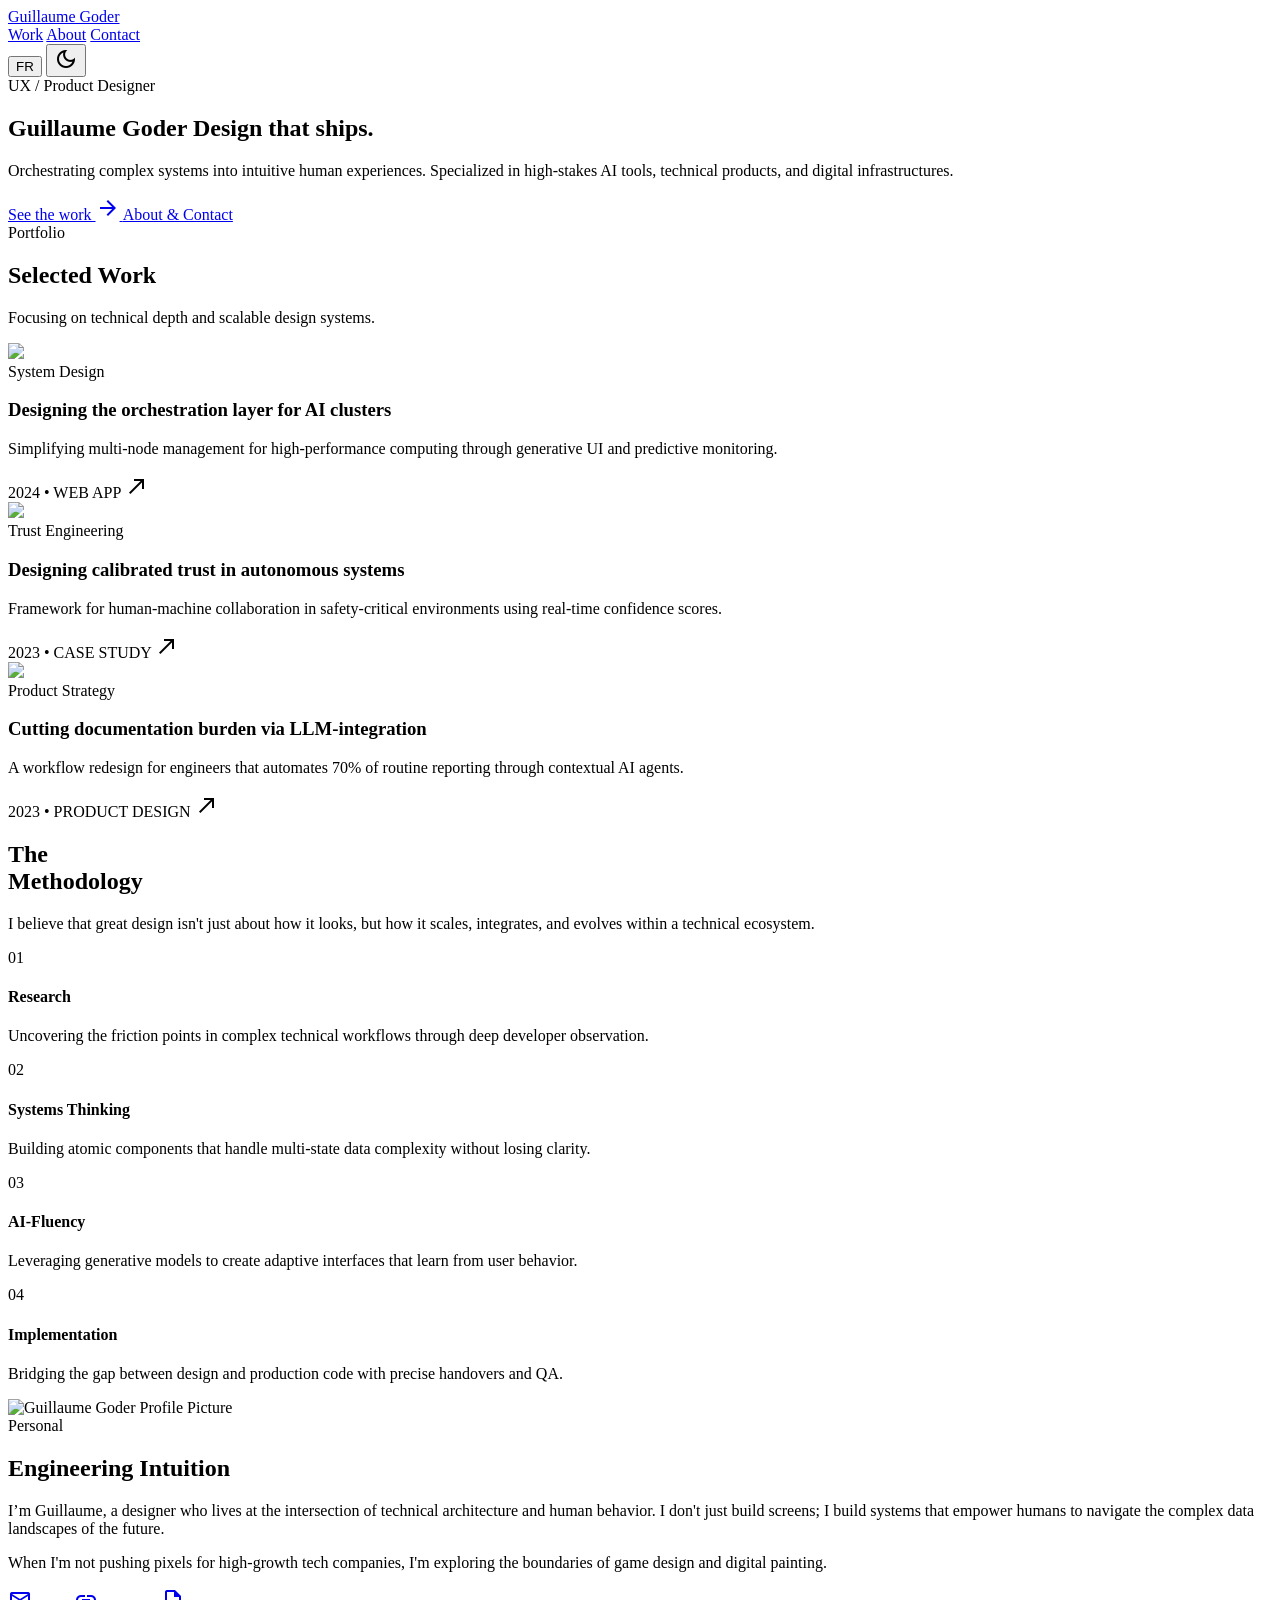
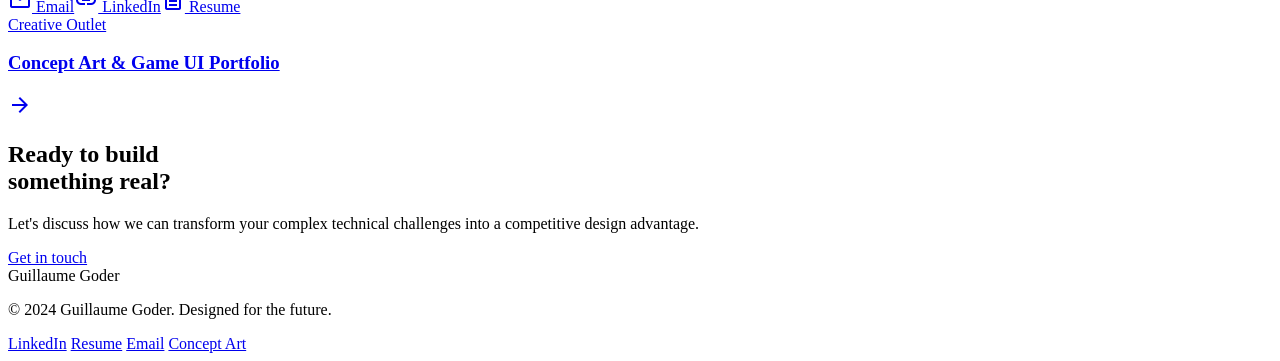
==== commit 13f02612: "Update index.html" ====
--- a/index.html
+++ b/index.html
@@ -1,193 +1,334 @@
-<!DOCTYPE html>
-<html lang="en" data-theme="light">
-<head>
-<meta charset="UTF-8" />
-<meta name="viewport" content="width=device-width, initial-scale=1.0" />
-<title>Guillaume Goder — UX/Product Designer</title>
-<meta name="description" content="Guillaume Goder — UX/Product Designer who ships, from research through to a working build. Case studies in AI/MCP creative tooling, agentic AI trust design, and clinical documentation UX." />
-<link rel="preconnect" href="https://fonts.googleapis.com">
-<link rel="preconnect" href="https://fonts.gstatic.com" crossorigin>
-<link href="https://fonts.googleapis.com/css2?family=Inter:wght@300;400;500;600&display=swap" rel="stylesheet">
-<link rel="stylesheet" href="styles.css" />
+<!DOCTYPE html><html class="dark" lang="en" style=""><head><meta charset="utf-8"><meta content="width=device-width, initial-scale=1.0" name="viewport"><link href="https://fonts.googleapis.com/css2?family=Material+Symbols+Outlined:wght,FILL@100..700,0..1&amp;display=block" rel="stylesheet"><link href="https://fonts.googleapis.com/css2?family=Inter:wght@400;500;600&amp;family=Hanken+Grotesk:wght@600;700;800&amp;family=Geist+Mono:wght@400;500&amp;display=swap" rel="stylesheet"><script src="https://cdn.tailwindcss.com?plugins=forms,container-queries"></script><script id="tailwind-config">try{
+      tailwind.config = {
+        darkMode: "class",
+        theme: {
+          extend: {
+            "colors": {
+                    "surface-container-low": "#1c1b1b",
+                    "error-container": "#93000a",
+                    "on-background": "#e5e2e1",
+                    "tertiary-fixed-dim": "#a0c9ff",
+                    "on-tertiary-container": "#002d51",
+                    "on-surface": "#e5e2e1",
+                    "on-primary": "#5a1b00",
+                    "secondary-fixed": "#ffe087",
+                    "glass-fill": "rgba(19, 19, 19, 0.8)",
+                    "border-subtle": "rgba(255, 255, 255, 0.1)",
+                    "error": "#ffb4ab",
+                    "on-error": "#690005",
+                    "primary-fixed": "#ffdbce",
+                    "surface-base": "#131313",
+                    "surface-container-high": "#2a2a2a",
+                    "on-secondary-fixed-variant": "#574500",
+                    "inverse-on-surface": "#313030",
+                    "surface-container-lowest": "#0e0e0e",
+                    "surface-bright": "#3a3939",
+                    "surface-container-highest": "#353534",
+                    "on-primary-fixed-variant": "#802a00",
+                    "inverse-surface": "#e5e2e1",
+                    "outline-variant": "#5b4137",
+                    "inverse-primary": "#a73a00",
+                    "surface-tint": "#ffb59a",
+                    "background-deep": "#0a0a0a",
+                    "primary": "#ffb59a",
+                    "tertiary": "#a0c9ff",
+                    "secondary": "#e9c349",
+                    "text-muted": "#e4beb1",
+                    "on-tertiary-fixed": "#001c37",
+                    "tertiary-container": "#0096fd",
+                    "secondary-fixed-dim": "#e9c349",
+                    "on-secondary": "#3c2f00",
+                    "on-tertiary-fixed-variant": "#00497f",
+                    "on-secondary-container": "#342800",
+                    "on-primary-container": "#521800",
+                    "text-on-surface": "#e5e2e1",
+                    "secondary-container": "#ae8d10",
+                    "background": "#131313",
+                    "surface": "#131313",
+                    "on-primary-fixed": "#370e00",
+                    "surface-dim": "#131313",
+                    "on-error-container": "#ffdad6",
+                    "tertiary-fixed": "#d2e4ff",
+                    "on-surface-variant": "#e4beb1",
+                    "on-tertiary": "#00325a",
+                    "on-secondary-fixed": "#231a00",
+                    "outline": "#ab897d",
+                    "surface-variant": "#353534",
+                    "primary-fixed-dim": "#ffb59a",
+                    "surface-container": "#201f1f",
+                    "primary-container": "#ff5c00"
+            },
+            "borderRadius": {
+                    "DEFAULT": "0.125rem",
+                    "lg": "0.25rem",
+                    "xl": "0.5rem",
+                    "full": "0.75rem"
+            },
+            "spacing": {
+                    "gutter": "32px",
+                    "section-gap": "160px",
+                    "unit": "8px",
+                    "margin-desktop": "80px",
+                    "margin-mobile": "20px",
+                    "container-max": "1440px"
+            },
+            "fontFamily": {
+                    "label-mono": ["Geist Mono", "monospace"],
+                    "body-lg": ["Inter", "sans-serif"],
+                    "display-lg": ["Hanken Grotesk", "sans-serif"],
+                    "label-xs": ["Geist Mono", "monospace"],
+                    "headline-lg-mobile": ["Hanken Grotesk", "sans-serif"],
+                    "headline-lg": ["Hanken Grotesk", "sans-serif"],
+                    "body-md": ["Inter", "sans-serif"],
+                    "display-xl": ["Hanken Grotesk", "sans-serif"],
+                    "stat-lg": ["Hanken Grotesk", "sans-serif"]
+            },
+            "fontSize": {
+                    "label-mono": ["14px", { "lineHeight": "100%", "letterSpacing": "0.1em", "fontWeight": "500" }],
+                    "body-lg": ["18px", { "lineHeight": "160%", "fontWeight": "400" }],
+                    "display-lg": ["64px", { "lineHeight": "110%", "letterSpacing": "-0.02em", "fontWeight": "700" }],
+                    "label-xs": ["10px", { "lineHeight": "100%", "letterSpacing": "0.2em", "fontWeight": "500" }],
+                    "headline-lg-mobile": ["32px", { "lineHeight": "120%", "fontWeight": "600" }],
+                    "headline-lg": ["48px", { "lineHeight": "120%", "fontWeight": "600" }],
+                    "body-md": ["16px", { "lineHeight": "160%", "fontWeight": "400" }],
+                    "display-xl": ["96px", { "lineHeight": "100%", "letterSpacing": "-0.04em", "fontWeight": "800" }],
+                    "stat-lg": ["56px", { "lineHeight": "100%", "fontWeight": "700" }]
+            }
+          },
+        },
+      }
+    }catch(_e){}</script><meta charset="utf-8"></head><body class="font-body-md text-body-md overflow-x-hidden">
+<!-- Background Elements -->
+<div class="fixed inset-0 z-[-2] bg-background-deep"></div>
+<div class="atmospheric-glow top-[-10%] right-[-10%]" style="background: radial-gradient(circle, rgba(255, 92, 0, 0.06) 0%, transparent 70%);"></div>
+<div class="atmospheric-glow bottom-[20%] left-[-10%]" style="background: radial-gradient(circle, rgba(160, 201, 255, 0.04) 0%, transparent 70%);"></div>
+<!-- TopNavBar -->
+<header class="fixed top-0 w-full z-50 backdrop-blur-xl bg-glass-fill border-b border-border-subtle">
+<nav class="flex justify-between items-center h-20 px-margin-mobile md:px-margin-desktop max-w-container-max mx-auto">
+<a class="font-display-lg text-body-lg font-bold text-on-surface dark:text-on-surface" href="#">
+                Guillaume Goder
+            </a>
+<div class="hidden md:flex items-center gap-gutter">
+<a class="font-label-mono text-label-mono uppercase tracking-widest text-primary font-bold border-b-2 border-primary pb-1 transition-all duration-200" href="#work">Work</a>
+<a class="font-label-mono text-label-mono uppercase tracking-widest text-on-surface-variant hover:text-primary transition-colors duration-300 transition-all duration-200 active:opacity-70" href="#about">About</a>
+<a class="font-label-mono text-label-mono uppercase tracking-widest text-on-surface-variant hover:text-primary transition-colors duration-300 transition-all duration-200 active:opacity-70" href="#contact">Contact</a>
+</div>
+<div class="flex items-center gap-4">
+<button class="p-2 hover:bg-surface-container rounded-full transition-colors"><span class="font-label-mono text-label-mono text-primary">FR</span></button>
+<button class="p-2 hover:bg-surface-container rounded-full transition-colors">
+<span class="material-symbols-outlined text-on-surface">dark_mode</span>
+</button>
+</div>
+</nav>
+</header>
+<!-- Hero Section -->
+<section class="relative min-h-screen flex flex-col justify-center px-margin-mobile md:px-margin-desktop max-w-container-max mx-auto overflow-hidden pt-4" style="transform: none;">
+<div class="z-10 max-w-4xl">
+<span class="font-label-mono text-label-mono text-primary uppercase tracking-[0.3em] block mb-6 reveal-text">
+<span class="">UX / Product Designer</span>
+</span>
+<h1 class="font-display-xl text-[64px] md:text-display-xl text-on-surface mb-8 leading-[0.95] reveal-text">
+<span class="block">Guillaume Goder</span>
+<span class="text-on-surface-variant">Design that ships.</span>
+</h1>
+<p class="font-body-lg text-body-lg text-on-surface-variant max-w-2xl reveal-text mb-6">
+<span class="">Orchestrating complex systems into intuitive human experiences. Specialized in high-stakes AI tools, technical products, and digital infrastructures.</span>
+</p>
+<div class="flex flex-col sm:flex-row gap-6 opacity-0 translate-y-4 animate-[reveal_1s_cubic-bezier(0.16,1,0.3,1)_0.4s_forwards]">
+<a class="px-8 py-4 bg-primary-container text-on-primary font-label-mono text-label-mono uppercase tracking-widest rounded-lg flex items-center justify-center gap-2 group transition-all hover:scale-105 active:scale-95 reveal-active" href="#work">
+                    See the work
+                    <span class="material-symbols-outlined text-lg group-hover:translate-x-1 transition-transform">arrow_forward</span>
+</a>
+<a class="px-8 py-4 border border-border-subtle bg-white/5 backdrop-blur-md text-on-surface font-label-mono text-label-mono uppercase tracking-widest rounded-lg flex items-center justify-center hover:bg-white/10 transition-all active:scale-95" href="#about">
+                    About &amp; Contact
+                </a>
+</div>
+</div>
+<!-- Abstract Decoration -->
+<div class="absolute right-0 top-1/2 -translate-y-1/2 w-1/3 aspect-square hidden lg:block">
+</div>
+</section>
+<!-- Selected Work Section -->
+<section class="px-margin-mobile md:px-margin-desktop max-w-container-max mx-auto pb-12 pt-2" id="work">
+<div class="flex flex-col md:flex-row justify-between items-end mb-16 gap-4">
+<div>
+<span class="font-label-mono text-label-mono text-primary uppercase tracking-widest block mb-4">Portfolio</span>
+<h2 class="font-headline-lg text-headline-lg-mobile md:text-headline-lg text-on-surface">Selected Work</h2>
+</div>
+<p class="font-body-md text-on-surface-variant max-w-xs md:text-right" id="project-dynamic-info">
+                Focusing on technical depth and scalable design systems.
+            </p>
+</div>
+<div class="grid grid-cols-1 md:grid-cols-2 lg:grid-cols-3 gap-gutter">
+<!-- Project 1 -->
+<div class="glass-card p-4 rounded-xl flex flex-col group h-full reveal-active">
+<div class="relative aspect-[4/3] rounded-lg overflow-hidden mb-6 bg-surface-container">
+<img class="w-full h-full object-cover transition-transform duration-700 group-hover:scale-110" data-alt="A high-tech dashboard interface for a cloud orchestration platform, featuring complex data visualizations, glowing network nodes, and a sleek dark mode aesthetic with orange and blue neon accents. The style is minimalist yet data-rich, reflecting the advanced technology described." src="https://lh3.googleusercontent.com/aida-public/[base64]">
+</div>
+<div class="flex-1 flex flex-col">
+<span class="font-label-xs text-label-xs text-primary uppercase tracking-widest mb-2 block">System Design</span>
+<h3 class="font-headline-lg text-[24px] text-on-surface mb-4 leading-tight">Designing the orchestration layer for AI clusters</h3>
+<p class="font-body-md text-on-surface-variant mb-6 line-clamp-3">Simplifying multi-node management for high-performance computing through generative UI and predictive monitoring.</p>
+<div class="mt-auto flex justify-between items-center">
+<span class="font-label-mono text-[12px] text-on-surface-variant">2024 • WEB APP</span>
+<span class="material-symbols-outlined text-primary group-hover:translate-x-1 transition-transform">north_east</span>
+</div>
+</div>
+</div>
+<!-- Project 2 -->
+<div class="glass-card p-4 rounded-xl flex flex-col group h-full reveal-active">
+<div class="relative aspect-[4/3] rounded-lg overflow-hidden mb-6 bg-surface-container">
+<img class="w-full h-full object-cover transition-transform duration-700 group-hover:scale-110" data-alt="A macro shot of a sleek glass-like user interface showing a security verification process. The visual uses translucent layers, subtle grain textures, and a soft amber light source, emphasizing trust and precision in a modern technical environment." src="https://lh3.googleusercontent.com/aida-public/[base64]">
+</div>
+<div class="flex-1 flex flex-col">
+<span class="font-label-xs text-label-xs text-primary uppercase tracking-widest mb-2 block">Trust Engineering</span>
+<h3 class="font-headline-lg text-[24px] text-on-surface mb-4 leading-tight">Designing calibrated trust in autonomous systems</h3>
+<p class="font-body-md text-on-surface-variant mb-6 line-clamp-3">Framework for human-machine collaboration in safety-critical environments using real-time confidence scores.</p>
+<div class="mt-auto flex justify-between items-center">
+<span class="font-label-mono text-[12px] text-on-surface-variant">2023 • CASE STUDY</span>
+<span class="material-symbols-outlined text-primary group-hover:translate-x-1 transition-transform">north_east</span>
+</div>
+</div>
+</div>
+<!-- Project 3 -->
+<div class="glass-card p-4 rounded-xl flex flex-col group h-full reveal-active">
+<div class="relative aspect-[4/3] rounded-lg overflow-hidden mb-6 bg-surface-container">
+<img class="w-full h-full object-cover transition-transform duration-700 group-hover:scale-110" data-alt="An abstract visualization of digital data flowing through a structured grid. The image uses sharp lines, monochromatic charcoal tones, and vibrant safety orange highlights to represent the concept of cutting through documentation complexity and information burden." src="https://lh3.googleusercontent.com/aida-public/[base64]">
+</div>
+<div class="flex-1 flex flex-col">
+<span class="font-label-xs text-label-xs text-primary uppercase tracking-widest mb-2 block">Product Strategy</span>
+<h3 class="font-headline-lg text-[24px] text-on-surface mb-4 leading-tight">Cutting documentation burden via LLM-integration</h3>
+<p class="font-body-md text-on-surface-variant mb-6 line-clamp-3">A workflow redesign for engineers that automates 70% of routine reporting through contextual AI agents.</p>
+<div class="mt-auto flex justify-between items-center">
+<span class="font-label-mono text-[12px] text-on-surface-variant">2023 • PRODUCT DESIGN</span>
+<span class="material-symbols-outlined text-primary group-hover:translate-x-1 transition-transform">north_east</span>
+</div>
+</div>
+</div>
+</div>
+</section>
+<!-- Design Methodology -->
+<section class="bg-surface-container-lowest py-12 mt-24">
+<div class="px-margin-mobile md:px-margin-desktop max-w-container-max mx-auto">
+<div class="grid grid-cols-1 lg:grid-cols-2 gap-gutter items-start mb-24">
+<h2 class="font-display-lg text-headline-lg-mobile md:text-display-lg text-on-surface leading-none">The<br><span class="text-primary">Methodology</span></h2>
+<p class="font-body-lg text-on-surface-variant mt-4 lg:mt-0">I believe that great design isn't just about how it looks, but how it scales, integrates, and evolves within a technical ecosystem.</p>
+</div>
+<div class="grid grid-cols-1 md:grid-cols-2 lg:grid-cols-4 gap-12">
+<div class="group reveal-active">
+<div class="font-display-lg text-[80px] text-surface-container-high group-hover:text-primary transition-colors mb-4 leading-none">01</div>
+<h4 class="font-headline-lg text-[20px] text-on-surface uppercase tracking-wider mb-4">Research</h4>
+<p class="font-body-md text-on-surface-variant">Uncovering the friction points in complex technical workflows through deep developer observation.</p>
+</div>
+<div class="group reveal-active">
+<div class="font-display-lg text-[80px] text-surface-container-high group-hover:text-primary transition-colors mb-4 leading-none">02</div>
+<h4 class="font-headline-lg text-[20px] text-on-surface uppercase tracking-wider mb-4">Systems Thinking</h4>
+<p class="font-body-md text-on-surface-variant">Building atomic components that handle multi-state data complexity without losing clarity.</p>
+</div>
+<div class="group reveal-active">
+<div class="font-display-lg text-[80px] text-surface-container-high group-hover:text-primary transition-colors mb-4 leading-none">03</div>
+<h4 class="font-headline-lg text-[20px] text-on-surface uppercase tracking-wider mb-4">AI-Fluency</h4>
+<p class="font-body-md text-on-surface-variant">Leveraging generative models to create adaptive interfaces that learn from user behavior.</p>
+</div>
+<div class="group reveal-active">
+<div class="font-display-lg text-[80px] text-surface-container-high group-hover:text-primary transition-colors mb-4 leading-none">04</div>
+<h4 class="font-headline-lg text-[20px] text-on-surface uppercase tracking-wider mb-4">Implementation</h4>
+<p class="font-body-md text-on-surface-variant">Bridging the gap between design and production code with precise handovers and QA.</p>
+</div>
+</div>
+</div>
+</section>
+<!-- About Section -->
+<section class="px-margin-mobile md:px-margin-desktop max-w-container-max mx-auto relative py-12 mt-24" id="about">
+<div class="flex flex-col lg:flex-row gap-gutter">
+<div class="w-full lg:w-1/2">
+<div class="relative w-full aspect-square rounded-2xl overflow-hidden bg-surface-container border border-border-subtle group reveal-active"><img class="w-full h-full object-cover" alt="Guillaume Goder Profile Picture" src="https://lh3.googleusercontent.com/aida-public/[base64]"><div class="absolute inset-0 bg-gradient-to-t from-background-deep via-transparent to-transparent opacity-60"></div></div>
+</div>
+<div class="w-full lg:w-1/2 flex flex-col justify-center">
+<span class="font-label-mono text-label-mono text-primary uppercase tracking-widest block mb-4">Personal</span>
+<h2 class="font-headline-lg text-headline-lg-mobile md:text-headline-lg text-on-surface mb-8">Engineering Intuition</h2>
+<div class="space-y-6 font-body-lg text-on-surface-variant mb-12">
+<p class="">I’m Guillaume, a designer who lives at the intersection of technical architecture and human behavior. I don't just build screens; I build systems that empower humans to navigate the complex data landscapes of the future.</p>
+<p class="">When I'm not pushing pixels for high-growth tech companies, I'm exploring the boundaries of game design and digital painting.</p>
+</div>
+<div class="flex flex-wrap gap-4 mb-12"><a class="flex items-center gap-2 px-4 py-2 border border-outline-variant bg-white/10 rounded-full hover:bg-white/20 transition-all font-label-mono text-label-mono text-on-surface" href="#"><span class="material-symbols-outlined text-sm">mail</span> Email</a><a class="flex items-center gap-2 px-4 py-2 border border-outline-variant bg-white/10 rounded-full hover:bg-white/20 transition-all font-label-mono text-label-mono text-on-surface" href="#"><span class="material-symbols-outlined text-sm">link</span> LinkedIn</a><a class="flex items-center gap-2 px-4 py-2 border border-outline-variant bg-white/10 rounded-full hover:bg-white/20 transition-all font-label-mono text-label-mono text-on-surface" href="#"><span class="material-symbols-outlined text-sm">description</span> Resume</a><a href="#" class="group relative flex items-center justify-between w-full p-8 bg-surface-container-low border border-border-subtle rounded-xl overflow-hidden transition-all hover:bg-surface-container-high active:scale-[0.98] reveal-active">
+    <!-- Side Quest Accent -->
+    <div class="absolute left-0 top-0 bottom-0 w-1 bg-primary shadow-[4px_0_20px_rgba(255,181,154,0.3)]"></div>
+    
+    <div class="flex flex-col gap-2">
+        <span class="font-label-xs text-label-xs text-primary uppercase tracking-[0.2em] opacity-80">Creative Outlet</span>
+        <h3 class="font-headline-lg text-[24px] md:text-[32px] text-on-surface font-bold leading-tight">Concept Art &amp; Game UI Portfolio</h3>
+    </div>
+
+    <div class="flex items-center justify-center w-12 h-12 rounded-full border border-outline-variant group-hover:border-primary group-hover:bg-primary/10 transition-all">
+        <span class="material-symbols-outlined text-on-surface group-hover:text-primary transition-transform group-hover:translate-x-1">arrow_forward</span>
+    </div>
+</a></div>
+
+</div>
+</div>
+</section>
+<!-- CTA Section -->
+<section class="px-margin-mobile md:px-margin-desktop max-w-container-max mx-auto text-center relative overflow-hidden py-12" id="contact">
+<div class="absolute inset-0 z-[-1] opacity-20">
+</div>
+<div class="py-12">
+<h2 class="font-display-lg text-[48px] md:text-display-lg text-on-surface mb-8">Ready to build<br>something real?</h2>
+<p class="font-body-lg text-on-surface-variant max-w-xl mx-auto mb-12">Let's discuss how we can transform your complex technical challenges into a competitive design advantage.</p>
+<a class="inline-flex px-12 py-6 bg-primary-container text-on-primary font-label-mono text-label-mono uppercase tracking-widest rounded-lg transition-all hover:scale-105 active:scale-95 shadow-lg shadow-primary-container/20" href="mailto:hello@guillaumegoder.com">
+                Get in touch
+            </a>
+</div>
+</section>
+<!-- Footer -->
+<footer class="w-full border-t border-border-subtle bg-surface-base dark:bg-surface-base py-12">
+<div class="flex flex-col md:flex-row justify-between items-center px-margin-mobile md:px-margin-desktop max-w-container-max mx-auto gap-gutter">
+<div class="flex flex-col gap-4">
+<span class="font-display-lg text-body-lg font-bold text-on-surface">Guillaume Goder</span>
+<p class="font-body-md text-on-surface-variant">© 2024 Guillaume Goder. Designed for the future.</p>
+</div>
+<div class="flex flex-wrap justify-center gap-8">
+<a class="font-body-md text-on-surface-variant hover:text-primary underline decoration-primary underline-offset-4 transition-all" href="#">LinkedIn</a>
+<a class="font-body-md text-on-surface-variant hover:text-primary underline decoration-primary underline-offset-4 transition-all" href="#">Resume</a>
+<a class="font-body-md text-on-surface-variant hover:text-primary underline decoration-primary underline-offset-4 transition-all" href="#">Email</a>
+<a class="font-body-md text-on-surface-variant hover:text-primary underline decoration-primary underline-offset-4 transition-all" href="#">Concept Art</a>
+</div>
+</div>
+</footer>
 <script>
-  (function () {
-    var saved = localStorage.getItem("gg-theme");
-    var theme = saved || (window.matchMedia("(prefers-color-scheme: dark)").matches ? "dark" : "light");
-    document.documentElement.setAttribute("data-theme", theme);
-  })();
-</script>
-</head>
-<body>
-
-<header class="site-header">
-  <div class="wrap">
-    <a class="brand" href="/">Guillaume Goder</a>
-    <nav aria-label="Primary">
-      <ul class="nav-links">
-        <li><a href="#work" data-fr="Travaux">Work</a></li>
-        <li><a href="#how-i-work" data-fr="Ma méthode">How I Work</a></li>
-        <li><a href="#about" data-fr="À propos">About</a></li>
-      </ul>
-    </nav>
-    <div style="display:flex; align-items:center; gap:10px;">
-      <button class="lang-toggle" aria-label="Passer en français">FR</button>
-      <button class="theme-toggle" aria-label="Toggle dark mode" aria-pressed="false">
-        <svg class="icon-sun" viewBox="0 0 24 24" fill="none" stroke="currentColor" stroke-width="2" stroke-linecap="round"><circle cx="12" cy="12" r="4"/><path d="M12 2v2M12 20v2M4.9 4.9l1.4 1.4M17.7 17.7l1.4 1.4M2 12h2M20 12h2M4.9 19.1l1.4-1.4M17.7 6.3l1.4-1.4"/></svg>
-        <svg class="icon-moon" viewBox="0 0 24 24" fill="none" stroke="currentColor" stroke-width="2" stroke-linecap="round" stroke-linejoin="round"><path d="M21 12.8A9 9 0 1111.2 3a7 7 0 009.8 9.8z"/></svg>
-      </button>
-      <button class="nav-toggle" aria-label="Toggle menu" aria-expanded="false">
-        <svg viewBox="0 0 24 24" width="18" height="18" fill="none" stroke="currentColor" stroke-width="2" stroke-linecap="round"><path d="M3 6h18M3 12h18M3 18h18"/></svg>
-      </button>
-    </div>
-  </div>
-</header>
-
-<main>
-
-  <section class="hero">
-    <div class="wrap hero-grid">
-      <div>
-        <span class="eyebrow" data-fr="Design UX / Produit">UX / Product Design</span>
-        <h1>Guillaume Goder</h1>
-        <p class="positioning" data-fr="Designer UX/Produit qui livre — de la recherche jusqu'à un produit fonctionnel.">UX/Product Designer who ships — from research through to a working build.</p>
-        <div class="hero-actions">
-          <a class="btn btn-primary" href="#work" data-fr="Voir les projets">See the work</a>
-          <a class="btn btn-secondary" href="#about" data-fr="À propos et contact">About &amp; contact</a>
-        </div>
-      </div>
-      <div class="hero-visual" aria-hidden="true">
-        <svg viewBox="0 0 200 160" fill="none" xmlns="http://www.w3.org/2000/svg">
-          <circle cx="100" cy="80" r="10" fill="var(--accent-2)"/>
-          <circle cx="40" cy="40" r="7" fill="var(--accent-1)"/>
-          <circle cx="160" cy="40" r="7" fill="var(--accent-1)"/>
-          <circle cx="40" cy="120" r="7" fill="var(--accent-1)"/>
-          <circle cx="160" cy="120" r="7" fill="var(--accent-1)"/>
-          <g stroke="var(--text-muted)" stroke-width="1.5" opacity="0.6">
-            <line x1="100" y1="80" x2="40" y2="40"/>
-            <line x1="100" y1="80" x2="160" y2="40"/>
-            <line x1="100" y1="80" x2="40" y2="120"/>
-            <line x1="100" y1="80" x2="160" y2="120"/>
-          </g>
-        </svg>
-      </div>
-    </div>
-  </section>
-
-  <section class="section" id="work">
-    <div class="wrap">
-      <div class="section-head">
-        <span class="eyebrow" data-fr="Projets sélectionnés">Selected Work</span>
-        <h2 data-fr="Trois études de cas, trois types de problèmes complexes">Three case studies, three kinds of hard problems</h2>
-      </div>
-
-      <div class="cards">
-
-        <a class="card" href="case-studies/ai-mcp-pipeline.html">
-          <div class="card-icon" aria-hidden="true">
-            <svg viewBox="0 0 44 44" fill="none" xmlns="http://www.w3.org/2000/svg">
-              <circle cx="22" cy="22" r="4.5" stroke="currentColor" stroke-width="2"/>
-              <circle cx="7" cy="10" r="3" stroke="currentColor" stroke-width="2"/>
-              <circle cx="37" cy="10" r="3" stroke="currentColor" stroke-width="2"/>
-              <circle cx="7" cy="34" r="3" stroke="currentColor" stroke-width="2"/>
-              <circle cx="37" cy="34" r="3" stroke="currentColor" stroke-width="2"/>
-              <path d="M9.5 12l9 8M34.5 12l-9 8M9.5 32l9-8M34.5 32l-9-8" stroke="currentColor" stroke-width="1.6"/>
-            </svg>
-          </div>
-          <span class="card-tag" data-fr="Système réel · En cours">Real System · In Progress</span>
-          <h3 data-fr="Concevoir la couche d'orchestration d'un pipeline créatif IA multi-outils">Designing the orchestration layer for a multi-tool AI creative pipeline</h3>
-          <p data-fr="Relier Claude, Blender, UE5, Figma et ComfyUI via MCP en une seule interface pilotable — un pipeline réel, des contraintes réelles.">Connecting Claude, Blender, UE5, Figma and ComfyUI through MCP into one directable interface — real pipeline, real constraints.</p>
-          <span class="card-status" data-fr="Capture en direct en cours →">Live capture in progress →</span>
-        </a>
-
-        <a class="card" href="case-studies/agent-trust.html">
-          <div class="card-icon" aria-hidden="true">
-            <svg viewBox="0 0 44 44" fill="none" xmlns="http://www.w3.org/2000/svg">
-              <circle cx="22" cy="22" r="16" stroke="currentColor" stroke-width="2"/>
-              <circle cx="22" cy="22" r="4" fill="currentColor"/>
-              <path d="M22 6v6M22 32v6M6 22h6M32 22h6" stroke="currentColor" stroke-width="2" stroke-linecap="round"/>
-            </svg>
-          </div>
-          <span class="card-tag" data-fr="Spéculatif · Semaines 3-4">Speculative · Weeks 3–4</span>
-          <h3 data-fr="Concevoir une confiance calibrée dans un copilote agentique">Designing calibrated trust into an agentic copilot</h3>
-          <p data-fr="Aperçus d'intention, un curseur d'autonomie et des mécanismes d'annulation pour un outil où l'agent doit gagner le contrôle progressivement.">Intent previews, an autonomy dial, and undo primitives for a workflow tool where the agent has to earn control incrementally.</p>
-          <span class="card-status" data-fr="À venir →">Coming next →</span>
-        </a>
-
-        <a class="card" href="case-studies/ehr-documentation.html">
-          <div class="card-icon" aria-hidden="true">
-            <svg viewBox="0 0 44 44" fill="none" xmlns="http://www.w3.org/2000/svg">
-              <rect x="10" y="6" width="24" height="32" rx="2" stroke="currentColor" stroke-width="2"/>
-              <path d="M15 15h14M15 21h14M15 27h9" stroke="currentColor" stroke-width="2" stroke-linecap="round"/>
-              <path d="M29 30l3 3 5-6" stroke="currentColor" stroke-width="2" stroke-linecap="round" stroke-linejoin="round"/>
-            </svg>
-          </div>
-          <span class="card-tag" data-fr="Spéculatif · Semaines 5-6">Speculative · Weeks 5–6</span>
-          <h3 data-fr="Réduire la charge de documentation lors des relèves en soins aigus">Cutting documentation burden in acute-care shift handoff</h3>
-          <p data-fr="Une refonte ciblée d'un flux clinique à enjeux élevés, fondée sur des recherches publiées sur l'épuisement professionnel et la fatigue d'alerte.">A focused redesign of one high-stakes clinician workflow, grounded in published burnout and alert-fatigue research.</p>
-          <span class="card-status" data-fr="À venir plus tard →">Coming later →</span>
-        </a>
-
-      </div>
-    </div>
-  </section>
-
-  <section class="section" id="how-i-work" style="padding:0;">
-    <div class="wrap">
-      <div class="how-strip">
-        <div class="how-item">
-          <span class="num">01</span>
-          <h4 data-fr="Recherche">Research</h4>
-          <p data-fr="Fondée sur des contraintes réelles et des données publiées, pas des suppositions.">Grounded in real constraints and published evidence, not assumption.</p>
-        </div>
-        <div class="how-item">
-          <span class="num">02</span>
-          <h4 data-fr="Pensée systémique">Systems thinking</h4>
-          <p data-fr="Concevoir le modèle sous-jacent, pas seulement l'écran qui le recouvre.">Designing the underlying model, not just the screen on top of it.</p>
-        </div>
-        <div class="how-item">
-          <span class="num">03</span>
-          <h4 data-fr="Maîtrise de l'IA">AI-fluency</h4>
-          <p data-fr="Utiliser des outils IA dans le processus de travail, documenté honnêtement.">Using AI tooling as part of the working process, documented honestly.</p>
-        </div>
-        <div class="how-item">
-          <span class="num">04</span>
-          <h4 data-fr="Mise en œuvre">Implementation</h4>
-          <p data-fr="Capable de construire, pas seulement de spécifier.">Able to build the thing, not just spec it.</p>
-        </div>
-      </div>
-    </div>
-  </section>
-
-  <section class="section" id="about">
-    <div class="wrap about-grid">
-      <div>
-        <span class="eyebrow" data-fr="À propos">About</span>
-        <h2>Guillaume Goder</h2>
-        <p class="lede" data-fr="Designer UX/produit avec un parcours en illustration et développement de jeux vidéo, aujourd'hui concentré sur l'UX produit tech et les outils de conception assistés par IA.">UX/product designer with a background in illustration and game development, now focused on tech-product UX and AI-assisted design tooling.</p>
-        <p data-fr="Designer UX/produit et artiste concept basé à Montréal, à l'intersection de la recherche, du design d'interface et de la mise en œuvre. Après plus de six ans dans l'industrie du jeu vidéo — dernièrement à titre de Lead UI/UX Designer chez Little Guy Games — j'ai conçu et livré des interfaces jusqu'à leur intégration dans Unreal Engine 5, et développé mon propre pipeline créatif assisté par IA reliant Claude, Blender, UE5, Figma et ComfyUI. Je détiens un baccalauréat en design (illustration) de l'Université OCAD ainsi que des certifications UX/UI d'Epic Games. Bilingue (FR/EN).">I'm a UX/Product Designer and Concept Artist based in Montréal, working at the intersection of research, interface design, and implementation. Over six years in the game industry — most recently as Lead UI/UX Designer at Little Guy Games — I've designed and shipped interfaces through to Unreal Engine 5, and built my own AI-assisted creative pipeline connecting Claude, Blender, UE5, Figma, and ComfyUI. I hold a Bachelor of Design in Illustration from OCAD University and UX/UI certifications from Epic Games. Bilingual (EN/FR).</p>
-        <div class="about-links">
-          <a class="btn btn-secondary" href="mailto:gg28.god@gmail.com" data-fr="Courriel">Email</a>
-          <a class="btn btn-secondary" href="https://www.linkedin.com/in/guillaume-design/" target="_blank" rel="noopener">LinkedIn</a>
-          <a class="btn btn-secondary" href="assets/resume.html" data-fr-href="assets/resume_fr.html" target="_blank" rel="noopener" data-fr="CV">Resume</a>
-        </div>
-        <p style="margin-top:20px; font-size:0.9rem; color:var(--text-muted);" data-fr-html='Voir aussi mon <a href="https://guillaume-game-design.vercel.app/" target="_blank" rel="noopener" style="color:var(--accent-2); text-decoration:underline;">Portfolio d&#39;art conceptuel et UI de jeu →</a>'>Also see my <a href="https://guillaume-game-design.vercel.app/" target="_blank" rel="noopener" style="color:var(--accent-2); text-decoration:underline;">Concept Art &amp; Game UI Portfolio →</a></p>
-      </div>
-      <div>
-        <p class="lede" data-fr="Ce site est un portfolio autonome axé sur le tech/produit, distinct du portfolio existant de Guillaume dans l'industrie du jeu vidéo.">This is a standalone tech/product-focused portfolio, separate from Guillaume's existing games-industry portfolio.</p>
-      </div>
-    </div>
-  </section>
-
-</main>
-
-<footer class="site-footer">
-  <div class="wrap">
-    <p>© <span id="year"></span> Guillaume Goder</p>
-    <p data-fr="Codé à la main, déployé sur Vercel.">Built self-coded, deployed on Vercel.</p>
-  </div>
-</footer>
-
-<script>document.getElementById("year").textContent = new Date().getFullYear();</script>
-<script src="script.js"></script>
-</body>
-</html>
+        // Simple Intersection Observer for reveal animations
+        const observerOptions = {
+            threshold: 0.1
+        };
+
+        const observer = new IntersectionObserver((entries) => {
+            entries.forEach(entry => {
+                if (entry.isIntersecting) {
+                    entry.target.classList.add('reveal-active');
+                }
+            });
+        }, observerOptions);
+
+        document.querySelectorAll('.glass-card, .group').forEach(el => {
+            observer.observe(el);
+        });
+
+        // Hover Effect on Hero
+        const hero = document.querySelector('section');
+        hero.addEventListener('mousemove', (e) => {
+            const { clientX, clientY } = e;
+            const x = (clientX / window.innerWidth - 0.5) * 20;
+            const y = (clientY / window.innerHeight - 0.5) * 20;
+            hero.style.transform = `perspective(1000px) rotateY(${x}deg) rotateX(${-y}deg)`;
+        });
+        hero.addEventListener('mouseleave', () => {
+            hero.style.transform = 'none';
+        });
+    </script>
+
+
+
+
+
+
+</body></html>
